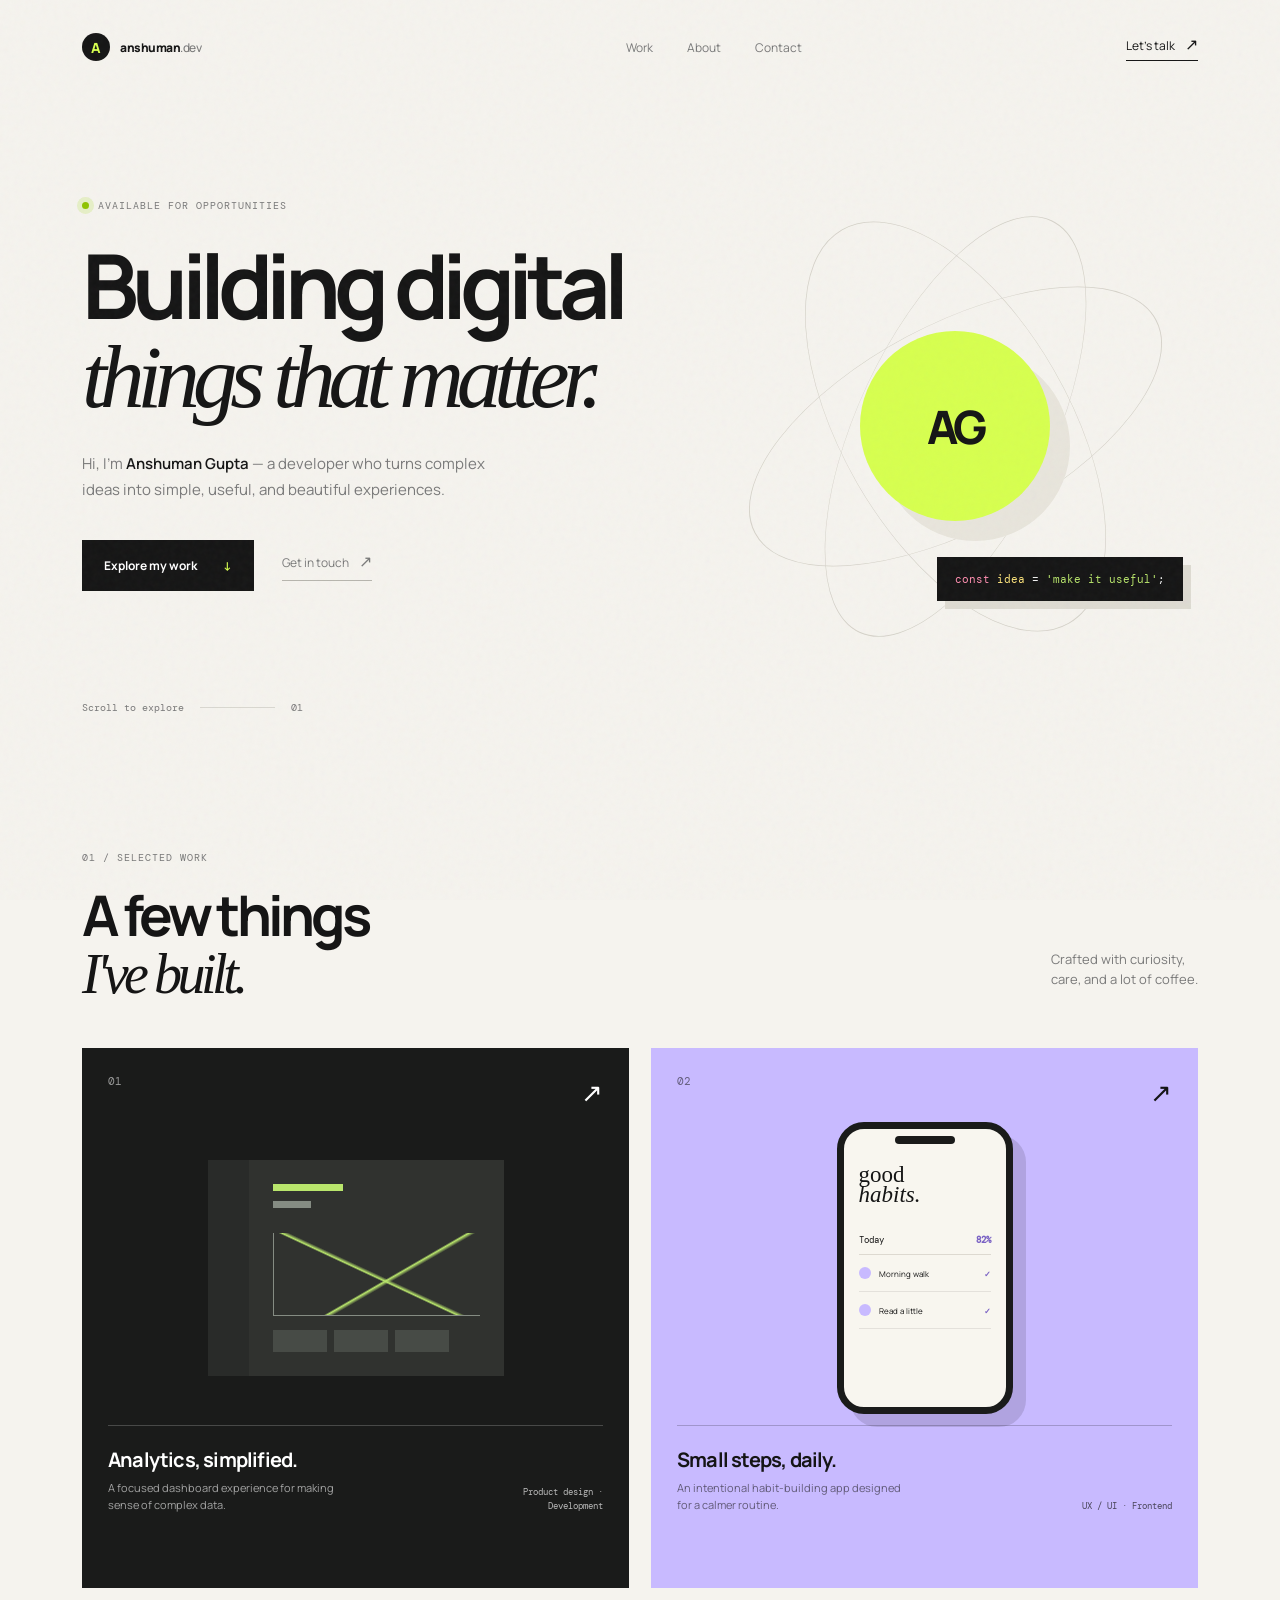
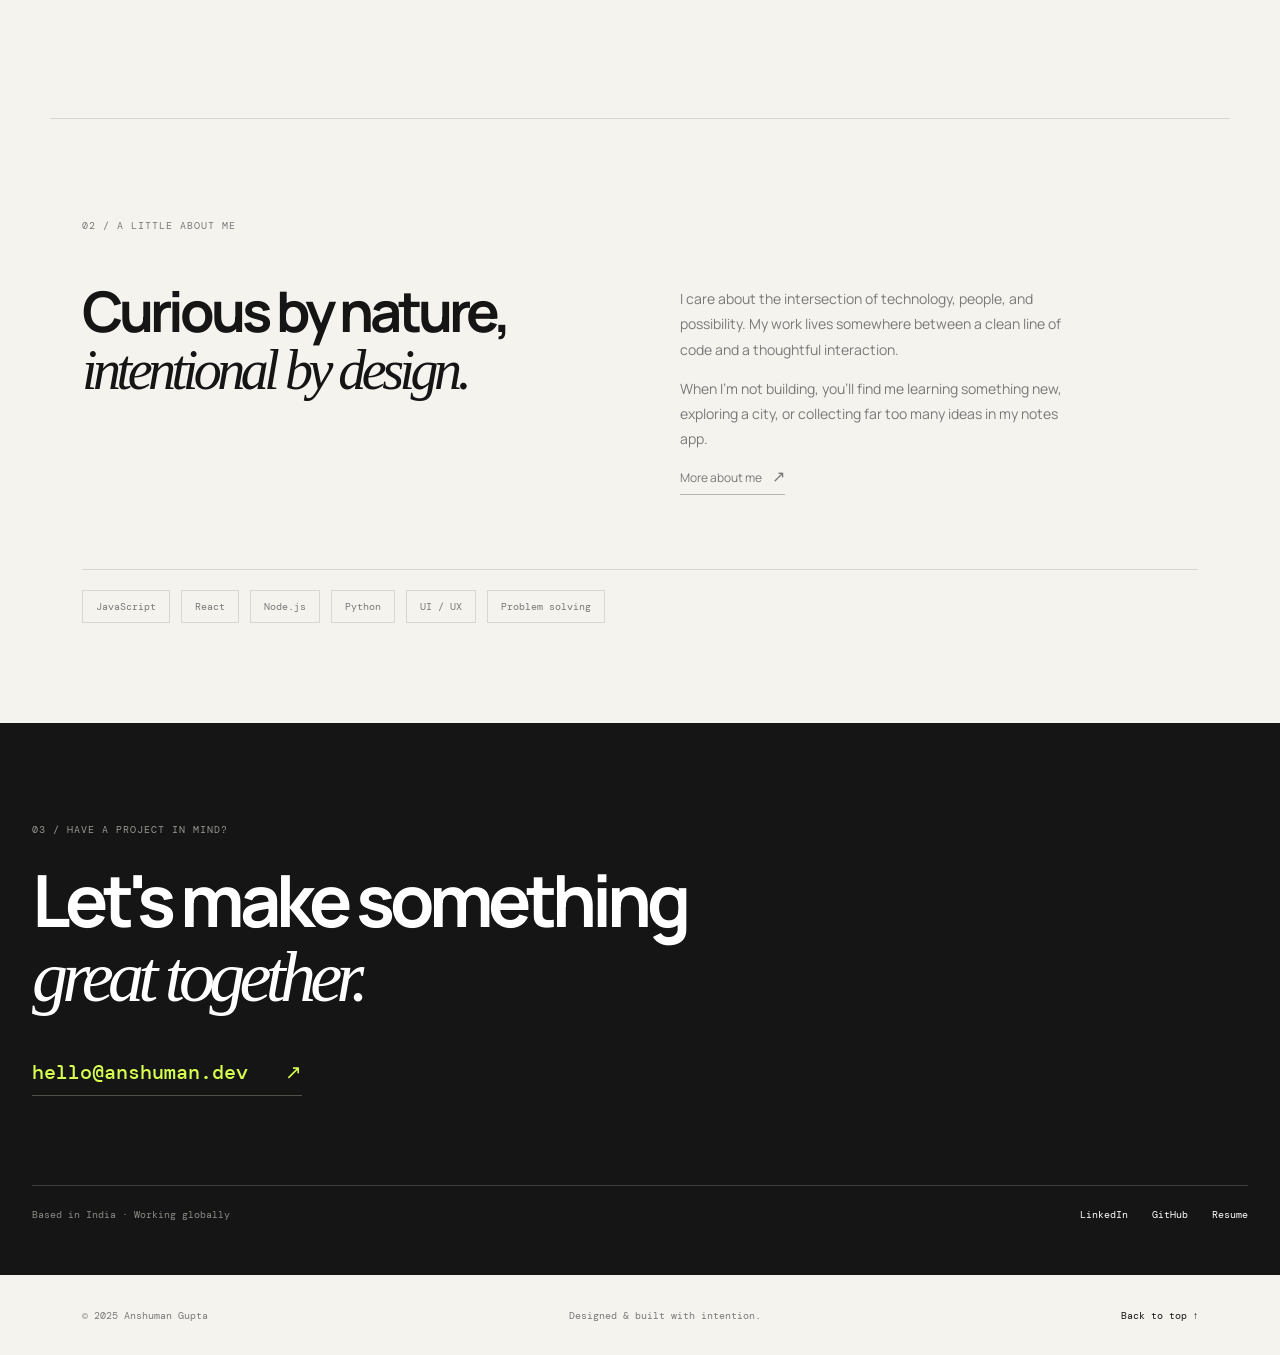
==== index.html @ ced2bc92 "Create Anshuman portfolio website Co-authored-by: arena-agent <297053741+arena-agent@users.noreply.g" ====
<!doctype html>
<html lang="en">
<head>
  <meta charset="UTF-8" />
  <meta name="viewport" content="width=device-width, initial-scale=1.0" />
  <meta name="description" content="Anshuman Gupta — developer building thoughtful digital products." />
  <title>Anshuman Gupta — Portfolio</title>
  <link rel="preconnect" href="https://fonts.googleapis.com">
  <link rel="preconnect" href="https://fonts.gstatic.com" crossorigin>
  <link href="https://fonts.googleapis.com/css2?family=DM+Mono:wght@400;500&family=Manrope:wght@400;500;600;700;800&display=swap" rel="stylesheet">
  <link rel="stylesheet" href="styles.css" />
</head>
<body>
  <div class="noise"></div>
  <header class="nav wrap">
    <a class="brand" href="#top"><span class="brand-mark">A</span><span>anshuman<span class="muted">.dev</span></span></a>
    <nav><a href="#work">Work</a><a href="#about">About</a><a href="#contact">Contact</a></nav>
    <a class="nav-cta" href="mailto:hello@anshuman.dev">Let's talk <span>↗</span></a>
  </header>

  <main id="top">
    <section class="hero wrap">
      <div class="hero-copy">
        <div class="eyebrow"><span class="pulse"></span> Available for opportunities</div>
        <h1>Building digital<br><em>things that matter.</em></h1>
        <p class="lede">Hi, I'm <strong>Anshuman Gupta</strong> — a developer who turns complex ideas into simple, useful, and beautiful experiences.</p>
        <div class="hero-actions"><a class="button primary" href="#work">Explore my work <span>↓</span></a><a class="text-link" href="#contact">Get in touch <span>↗</span></a></div>
      </div>
      <div class="hero-art" aria-hidden="true">
        <div class="orbit orbit-one"></div><div class="orbit orbit-two"></div><div class="orbit orbit-three"></div>
        <div class="orb"><span>AG</span></div><div class="code-card"><span class="pink">const</span> <span class="yellow">idea</span> = <span class="green">'make it useful'</span>;</div>
      </div>
      <div class="scroll-note"><span>Scroll to explore</span><span class="line"></span><span>01</span></div>
    </section>

    <section class="selected wrap" id="work">
      <div class="section-head"><div><span class="kicker">01 / Selected work</span><h2>A few things<br><em>I've built.</em></h2></div><p>Crafted with curiosity,<br>care, and a lot of coffee.</p></div>
      <div class="projects">
        <a class="project project-dark" href="#contact"><div class="project-top"><span class="project-number">01</span><span class="project-arrow">↗</span></div><div class="project-visual dashboard"><div class="dash-sidebar"></div><div class="dash-body"><div class="dash-line"></div><div class="dash-line short"></div><div class="dash-chart"></div><div class="dash-cards"><i></i><i></i><i></i></div></div></div><div class="project-info"><div><h3>Analytics, simplified.</h3><p>A focused dashboard experience for making sense of complex data.</p></div><span class="tag">Product design · Development</span></div></a>
        <a class="project project-lilac" href="#contact"><div class="project-top"><span class="project-number">02</span><span class="project-arrow">↗</span></div><div class="project-visual phone"><div class="phone-shell"><div class="phone-notch"></div><div class="phone-title">good<br><b>habits.</b></div><div class="habit-bar"><span>Today</span><b>82%</b></div><div class="habit-row"><i></i><span>Morning walk</span><b>✓</b></div><div class="habit-row"><i></i><span>Read a little</span><b>✓</b></div></div></div><div class="project-info"><div><h3>Small steps, daily.</h3><p>An intentional habit-building app designed for a calmer routine.</p></div><span class="tag">UX / UI · Frontend</span></div></a>
      </div>
    </section>

    <section class="about wrap" id="about"><div class="kicker">02 / A little about me</div><div class="about-grid"><h2>Curious by nature,<br><em>intentional by design.</em></h2><div class="about-copy"><p>I care about the intersection of technology, people, and possibility. My work lives somewhere between a clean line of code and a thoughtful interaction.</p><p>When I'm not building, you'll find me learning something new, exploring a city, or collecting far too many ideas in my notes app.</p><a class="text-link" href="mailto:hello@anshuman.dev">More about me <span>↗</span></a></div></div><div class="skills"><span>JavaScript</span><span>React</span><span>Node.js</span><span>Python</span><span>UI / UX</span><span>Problem solving</span></div></section>

    <section class="contact wrap" id="contact"><div class="kicker">03 / Have a project in mind?</div><h2>Let's make something<br><em>great together.</em></h2><a class="contact-email" href="mailto:hello@anshuman.dev">hello@anshuman.dev <span>↗</span></a><div class="contact-bottom"><span>Based in India · Working globally</span><div><a href="#">LinkedIn</a><a href="#">GitHub</a><a href="#">Resume</a></div></div></section>
  </main>
  <footer class="wrap footer"><span>© 2025 Anshuman Gupta</span><span>Designed & built with intention.</span><a href="#top">Back to top ↑</a></footer>
  <script src="script.js"></script>
</body>
</html>
---- styles.css ----
:root{--ink:#151515;--muted:#797979;--paper:#f5f3ee;--acid:#d7ff4f;--line:#d9d7d0;--lilac:#c8baff}*{box-sizing:border-box}html{scroll-behavior:smooth}body{margin:0;background:var(--paper);color:var(--ink);font-family:Manrope, sans-serif}.noise{position:fixed;inset:0;pointer-events:none;opacity:.035;z-index:10;background-image:url("data:image/svg+xml,%3Csvg viewBox='0 0 180 180' xmlns='http://www.w3.org/2000/svg'%3E%3Cfilter id='n'%3E%3CfeTurbulence type='fractalNoise' baseFrequency='.9' numOctaves='4' stitchTiles='stitch'/%3E%3C/filter%3E%3Crect width='100%25' height='100%25' filter='url(%23n)'/%3E%3C/svg%3E")}.wrap{max-width:1180px;margin:auto;padding-left:32px;padding-right:32px}.nav{height:94px;display:flex;align-items:center;justify-content:space-between}.brand{font-weight:800;display:flex;align-items:center;gap:10px;text-decoration:none;color:var(--ink);letter-spacing:-.04em}.brand-mark{background:var(--ink);color:var(--acid);width:28px;height:28px;display:grid;place-items:center;border-radius:50%;font-size:14px}.muted{color:var(--muted);font-weight:500}.nav nav{display:flex;gap:34px;margin-left:100px}.nav a{font-size:12px;text-decoration:none;color:inherit}.nav nav a{color:var(--muted)}.nav nav a:hover,.text-link:hover{color:var(--ink)}.nav-cta{border-bottom:1px solid var(--ink);padding-bottom:5px}.nav-cta span,.text-link span{font-size:16px;margin-left:8px}.hero{min-height:650px;position:relative;display:flex;align-items:center}.hero-copy{padding-bottom:48px;z-index:1}.eyebrow,.kicker{font-family:'DM Mono',monospace;text-transform:uppercase;letter-spacing:.1em;font-size:10px;color:var(--muted)}.eyebrow{display:flex;align-items:center;gap:9px;margin-bottom:29px}.pulse{width:7px;height:7px;background:#8fc300;border-radius:50%;box-shadow:0 0 0 5px #e6efc7}.hero h1{font-size:clamp(52px,7vw,90px);line-height:.98;letter-spacing:-.075em;margin:0 0 30px;font-weight:700}.hero h1 em,.section-head h2 em,.about h2 em,.contact h2 em{font-family:Georgia,serif;font-weight:400;letter-spacing:-.08em}.lede{max-width:430px;line-height:1.75;color:var(--muted);font-size:15px}.lede strong{color:var(--ink);font-weight:600}.hero-actions{display:flex;align-items:center;gap:28px;margin-top:37px}.button{padding:17px 22px;text-decoration:none;font-size:12px;font-weight:700}.button.primary{background:var(--ink);color:white}.button span{color:var(--acid);margin-left:24px}.text-link{font-size:12px;text-decoration:none;color:var(--muted);border-bottom:1px solid #b7b5ae;padding-bottom:8px}.hero-art{position:absolute;right:4%;top:105px;width:455px;height:455px}.orbit{position:absolute;border:1px solid #d6d3ca;border-radius:50%;inset:0;transform:rotate(-28deg) scaleY(.45)}.orbit-two{transform:rotate(60deg) scaleY(.5)}.orbit-three{transform:rotate(115deg) scaleY(.43)}.orb{width:190px;height:190px;background:var(--acid);border-radius:50%;position:absolute;top:132px;left:132px;display:grid;place-items:center;font-size:46px;font-weight:800;letter-spacing:-.1em;box-shadow:20px 20px 0 #e8e5dc}.code-card{position:absolute;background:var(--ink);color:white;font-family:'DM Mono';font-size:11px;padding:15px 18px;right:0;bottom:53px;box-shadow:8px 8px 0 #dedbd2}.pink{color:#ff8fb1}.yellow{color:#ffe57c}.green{color:#b9e66c}.scroll-note{position:absolute;bottom:30px;left:32px;display:flex;gap:16px;align-items:center;color:var(--muted);font:10px 'DM Mono'}.line{width:75px;height:1px;background:var(--line)}.selected{padding-top:100px;padding-bottom:130px}.section-head{display:flex;justify-content:space-between;align-items:end;margin-bottom:45px}.section-head h2,.about h2,.contact h2{font-size:56px;line-height:1.02;letter-spacing:-.07em;margin:20px 0 0}.section-head p{color:var(--muted);font-size:13px;line-height:1.6}.projects{display:grid;grid-template-columns:1fr 1fr;gap:22px}.project{display:block;text-decoration:none;color:var(--ink);padding:26px 26px 25px;min-height:540px}.project-dark{background:#1a1b1a;color:white}.project-lilac{background:var(--lilac)}.project-top,.project-info{display:flex;justify-content:space-between}.project-number{font:11px 'DM Mono';opacity:.55}.project-arrow{font-size:26px;font-weight:300}.project-visual{height:315px;display:flex;align-items:center;justify-content:center}.dashboard{margin:0 -26px}.dash-sidebar{width:41px;height:216px;background:#292b29}.dash-body{background:#30322f;width:255px;height:216px;padding:24px}.dash-line{height:7px;background:#b9e66c;width:70px;margin-bottom:10px}.dash-line.short{width:38px;background:#858c83}.dash-chart{height:83px;border-left:1px solid #858c83;border-bottom:1px solid #858c83;margin-top:25px;background:linear-gradient(150deg,transparent 55%,#b9e66c 56%,transparent 58%),linear-gradient(25deg,transparent 47%,#b9e66c 48%,transparent 50%)}.dash-cards{display:flex;gap:7px;margin-top:14px}.dash-cards i{width:54px;height:22px;background:#474b46}.phone-shell{background:#f8f6ef;border:7px solid #1a1b1a;border-radius:27px;width:176px;height:292px;padding:36px 15px 12px;box-shadow:13px 13px 0 rgba(0,0,0,.12);position:relative}.phone-notch{position:absolute;top:7px;left:51px;width:60px;height:8px;border-radius:8px;background:#1a1b1a}.phone-title{font:23px Georgia;line-height:.9;margin-bottom:28px}.phone-title b{font-weight:400;font-style:italic}.habit-bar{font:9px 'DM Mono';display:flex;justify-content:space-between;border-bottom:1px solid #ddd9d0;padding-bottom:8px}.habit-bar b{color:#7a62c4}.habit-row{font-size:8px;display:flex;align-items:center;gap:8px;padding:12px 0;border-bottom:1px solid #e4e1db}.habit-row i{width:12px;height:12px;border-radius:50%;background:#c8baff}.habit-row b{margin-left:auto;color:#7a62c4}.project-info{align-items:end;border-top:1px solid rgba(255,255,255,.2);padding-top:20px}.project-lilac .project-info{border-color:rgba(0,0,0,.2)}.project-info h3{font-size:20px;margin:0 0 7px;letter-spacing:-.04em}.project-info p{font-size:11px;color:rgba(255,255,255,.6);margin:0;max-width:230px;line-height:1.5}.project-lilac p{color:#615a78}.tag{font:9px 'DM Mono';max-width:120px;line-height:1.5;text-align:right;opacity:.7}.about{padding:100px 32px;border-top:1px solid var(--line)}.about-grid{display:grid;grid-template-columns:1fr 1fr;gap:80px;margin-top:30px}.about-copy{max-width:390px;margin-top:10px}.about-copy p{color:var(--muted);font-size:14px;line-height:1.8}.skills{border-top:1px solid var(--line);margin-top:82px;padding-top:20px;display:flex;gap:11px;flex-wrap:wrap}.skills span{border:1px solid var(--line);padding:9px 13px;font:10px 'DM Mono';color:var(--muted)}.contact{background:var(--ink);color:white;max-width:none;padding-top:100px;padding-bottom:54px;margin-top:0}.contact .kicker{color:#969890}.contact h2{font-size:72px;margin:27px 0 45px}.contact-email{color:var(--acid);font:500 20px 'DM Mono';text-decoration:none;border-bottom:1px solid #4d5148;padding-bottom:10px}.contact-email span{margin-left:25px}.contact-bottom{border-top:1px solid #3d403b;margin-top:100px;padding-top:22px;color:#898c85;font:10px 'DM Mono';display:flex;justify-content:space-between}.contact-bottom div{display:flex;gap:24px}.contact-bottom a{color:white;text-decoration:none}.footer{height:80px;display:flex;justify-content:space-between;align-items:center;font:10px 'DM Mono';color:var(--muted)}.footer a{color:var(--ink);text-decoration:none}.reveal{opacity:0;transform:translateY(18px);transition:opacity .7s ease,transform .7s ease}.reveal.show{opacity:1;transform:none}@media(max-width:750px){.wrap{padding-left:21px;padding-right:21px}.nav{height:75px}.nav nav{display:none}.nav-cta{font-size:11px}.hero{min-height:700px;align-items:flex-start;padding-top:105px}.hero-art{opacity:.5;right:-130px;top:250px;transform:scale(.75)}.scroll-note{left:21px}.hero h1{font-size:57px}.section-head{display:block}.section-head p{margin-top:30px}.projects{grid-template-columns:1fr}.project{min-height:480px}.project-visual{height:270px}.about-grid{grid-template-columns:1fr;gap:15px}.about h2{font-size:44px}.contact h2{font-size:50px}.contact-bottom{display:block;line-height:2}.contact-bottom div{margin-top:15px}.footer{font-size:9px}.footer span:nth-child(2){display:none}}
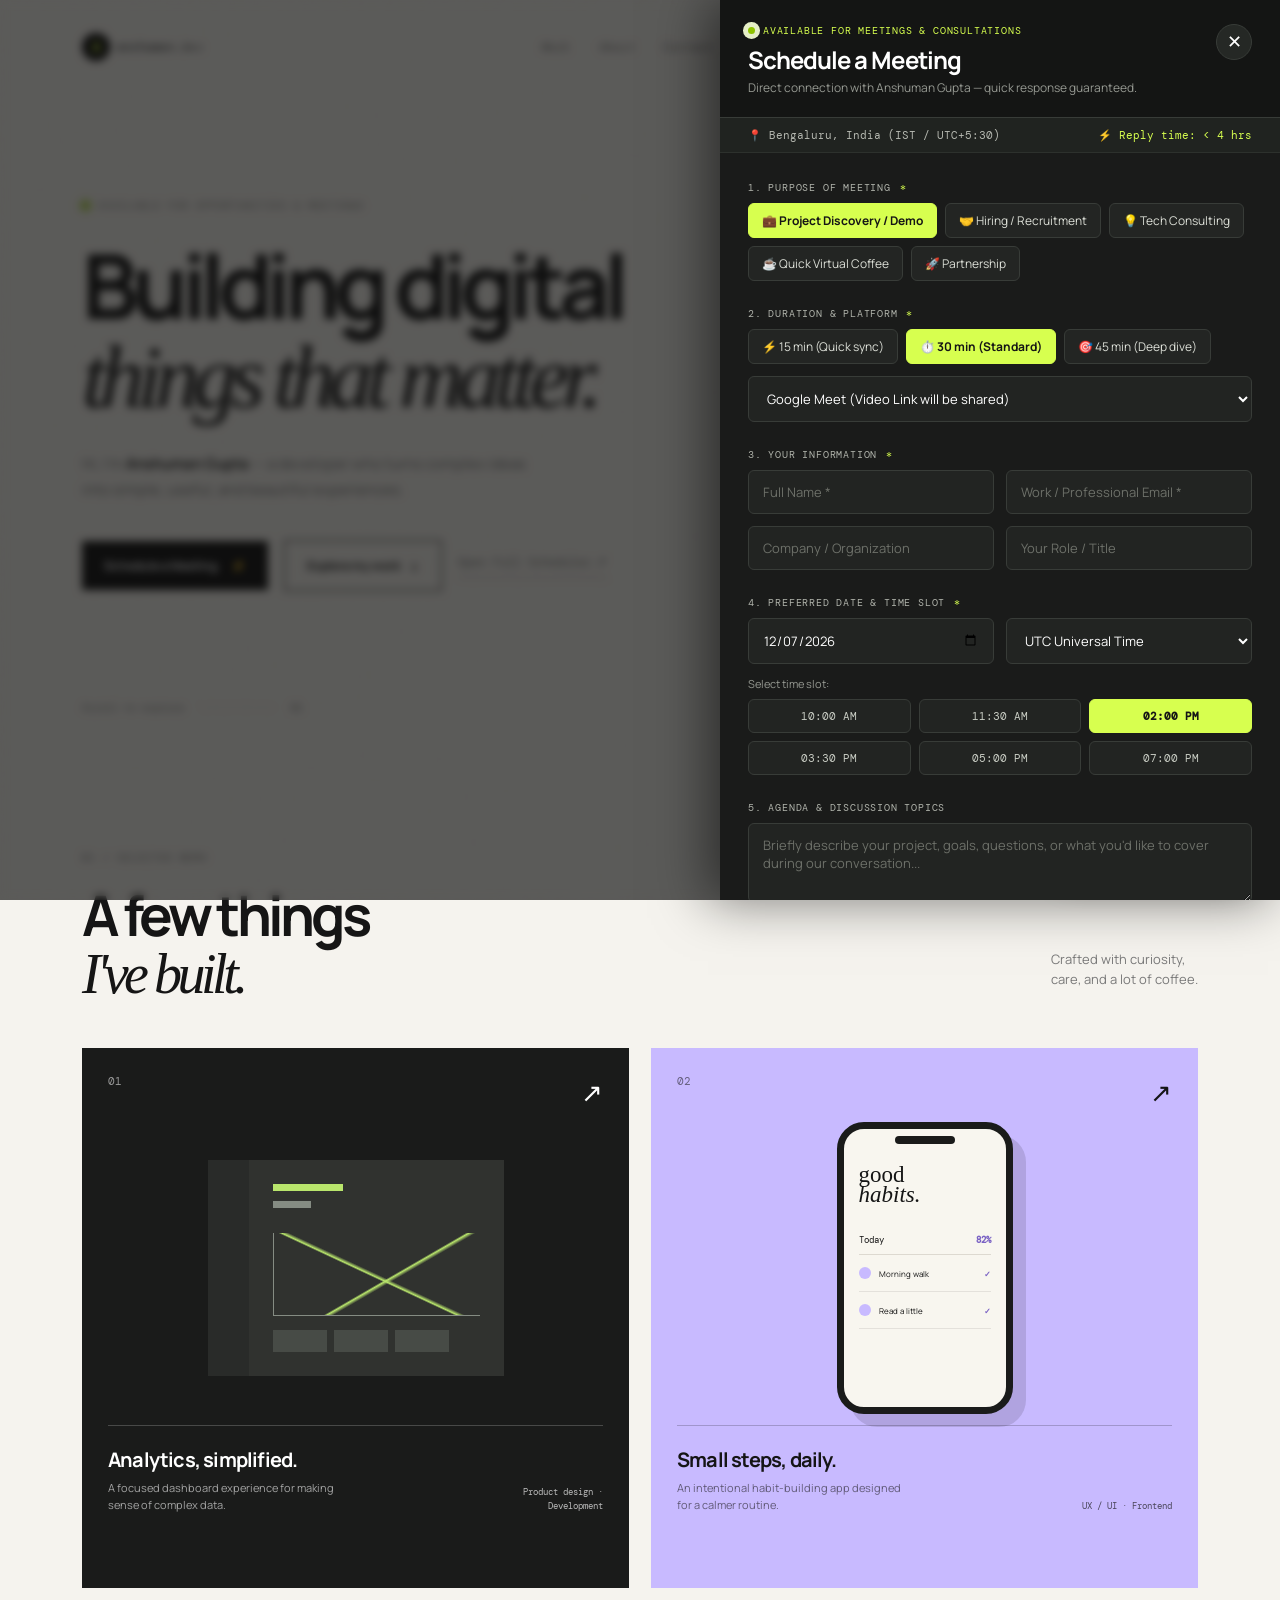
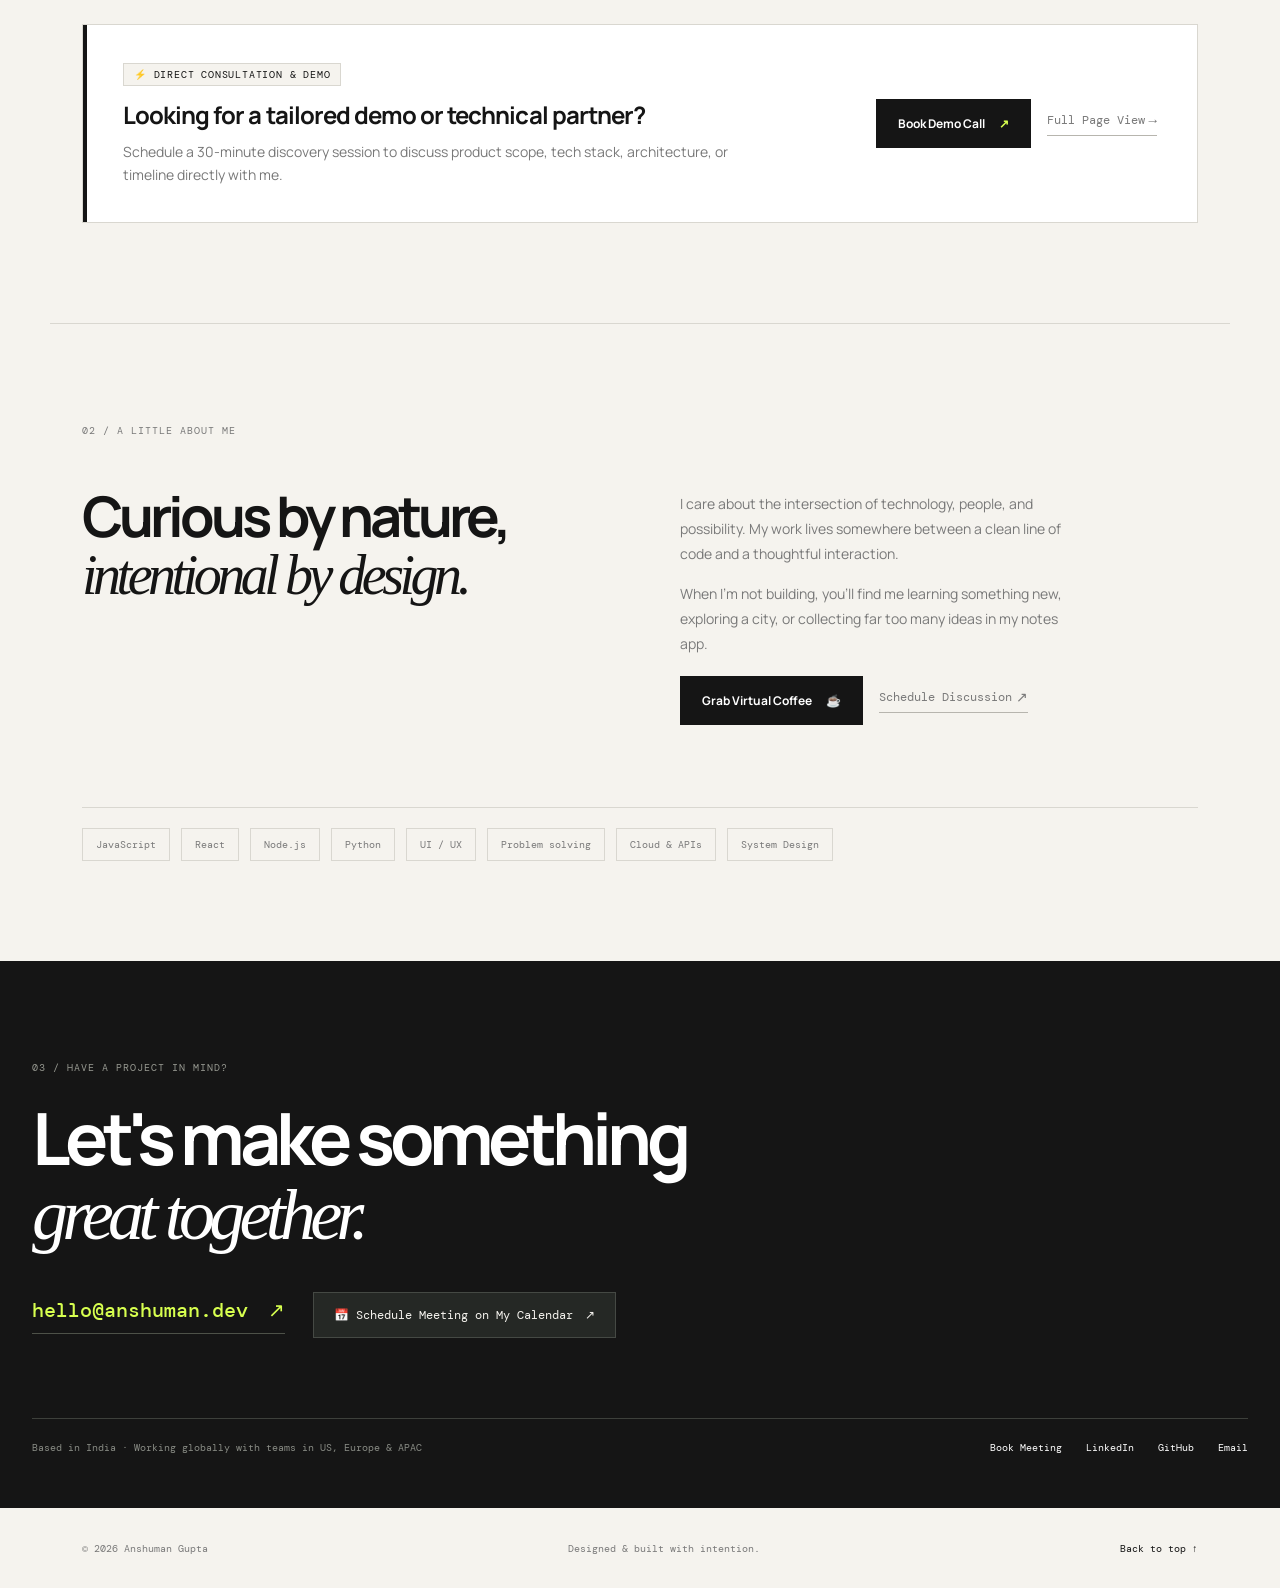
==== commit 0ecd4fc2: "Add professional connection & meeting scheduler with right-side drawer and dedicated page Co-authore" ====
--- a/index.html
+++ b/index.html
@@ -3,49 +3,394 @@
 <head>
   <meta charset="UTF-8" />
   <meta name="viewport" content="width=device-width, initial-scale=1.0" />
-  <meta name="description" content="Anshuman Gupta — developer building thoughtful digital products." />
-  <title>Anshuman Gupta — Portfolio</title>
+  <meta name="description" content="Anshuman Gupta — developer building thoughtful digital products. Schedule a meeting or tech consultation." />
+  <title>Anshuman Gupta — Portfolio & Professional Scheduler</title>
   <link rel="preconnect" href="https://fonts.googleapis.com">
   <link rel="preconnect" href="https://fonts.gstatic.com" crossorigin>
-  <link href="https://fonts.googleapis.com/css2?family=DM+Mono:wght@400;500&family=Manrope:wght@400;500;600;700;800&display=swap" rel="stylesheet">
+  <link href="https://fonts.googleapis.com/css2?family=DM+Mono:wght@400;500;600&family=Manrope:wght@400;500;600;700;800&display=swap" rel="stylesheet">
   <link rel="stylesheet" href="styles.css" />
 </head>
 <body>
   <div class="noise"></div>
+  
   <header class="nav wrap">
-    <a class="brand" href="#top"><span class="brand-mark">A</span><span>anshuman<span class="muted">.dev</span></span></a>
-    <nav><a href="#work">Work</a><a href="#about">About</a><a href="#contact">Contact</a></nav>
-    <a class="nav-cta" href="mailto:hello@anshuman.dev">Let's talk <span>↗</span></a>
+    <a class="brand" href="index.html"><span class="brand-mark">A</span><span>anshuman<span class="muted">.dev</span></span></a>
+    <nav>
+      <a href="#work">Work</a>
+      <a href="#about">About</a>
+      <a href="#contact">Contact</a>
+      <a href="connect.html">Schedule Demo / Meet</a>
+    </nav>
+    <div class="nav-actions">
+      <button type="button" class="nav-btn-meet open-meeting-drawer">
+        <span class="pulse-dot"></span> Book a Meeting <span>↗</span>
+      </button>
+      <a class="nav-cta" href="mailto:hello@anshuman.dev">Let's talk <span>↗</span></a>
+    </div>
   </header>
 
   <main id="top">
     <section class="hero wrap">
       <div class="hero-copy">
-        <div class="eyebrow"><span class="pulse"></span> Available for opportunities</div>
+        <div class="eyebrow"><span class="pulse"></span> Available for opportunities &amp; meetings</div>
         <h1>Building digital<br><em>things that matter.</em></h1>
         <p class="lede">Hi, I'm <strong>Anshuman Gupta</strong> — a developer who turns complex ideas into simple, useful, and beautiful experiences.</p>
-        <div class="hero-actions"><a class="button primary" href="#work">Explore my work <span>↓</span></a><a class="text-link" href="#contact">Get in touch <span>↗</span></a></div>
+        <div class="hero-actions">
+          <button type="button" class="button primary open-meeting-drawer">Schedule a Meeting <span>⚡</span></button>
+          <a class="button secondary" href="#work">Explore my work <span>↓</span></a>
+          <a class="text-link" href="connect.html">Open Full Scheduler <span>↗</span></a>
+        </div>
       </div>
       <div class="hero-art" aria-hidden="true">
-        <div class="orbit orbit-one"></div><div class="orbit orbit-two"></div><div class="orbit orbit-three"></div>
-        <div class="orb"><span>AG</span></div><div class="code-card"><span class="pink">const</span> <span class="yellow">idea</span> = <span class="green">'make it useful'</span>;</div>
+        <div class="orbit orbit-one"></div>
+        <div class="orbit orbit-two"></div>
+        <div class="orbit orbit-three"></div>
+        <div class="orb"><span>AG</span></div>
+        <div class="code-card"><span class="pink">const</span> <span class="yellow">idea</span> = <span class="green">'make it useful'</span>;</div>
       </div>
       <div class="scroll-note"><span>Scroll to explore</span><span class="line"></span><span>01</span></div>
     </section>
 
     <section class="selected wrap" id="work">
-      <div class="section-head"><div><span class="kicker">01 / Selected work</span><h2>A few things<br><em>I've built.</em></h2></div><p>Crafted with curiosity,<br>care, and a lot of coffee.</p></div>
+      <div class="section-head">
+        <div>
+          <span class="kicker">01 / Selected work</span>
+          <h2>A few things<br><em>I've built.</em></h2>
+        </div>
+        <p>Crafted with curiosity,<br>care, and a lot of coffee.</p>
+      </div>
+
       <div class="projects">
-        <a class="project project-dark" href="#contact"><div class="project-top"><span class="project-number">01</span><span class="project-arrow">↗</span></div><div class="project-visual dashboard"><div class="dash-sidebar"></div><div class="dash-body"><div class="dash-line"></div><div class="dash-line short"></div><div class="dash-chart"></div><div class="dash-cards"><i></i><i></i><i></i></div></div></div><div class="project-info"><div><h3>Analytics, simplified.</h3><p>A focused dashboard experience for making sense of complex data.</p></div><span class="tag">Product design · Development</span></div></a>
-        <a class="project project-lilac" href="#contact"><div class="project-top"><span class="project-number">02</span><span class="project-arrow">↗</span></div><div class="project-visual phone"><div class="phone-shell"><div class="phone-notch"></div><div class="phone-title">good<br><b>habits.</b></div><div class="habit-bar"><span>Today</span><b>82%</b></div><div class="habit-row"><i></i><span>Morning walk</span><b>✓</b></div><div class="habit-row"><i></i><span>Read a little</span><b>✓</b></div></div></div><div class="project-info"><div><h3>Small steps, daily.</h3><p>An intentional habit-building app designed for a calmer routine.</p></div><span class="tag">UX / UI · Frontend</span></div></a>
+        <a class="project project-dark" href="#contact">
+          <div class="project-top">
+            <span class="project-number">01</span>
+            <span class="project-arrow">↗</span>
+          </div>
+          <div class="project-visual dashboard">
+            <div class="dash-sidebar"></div>
+            <div class="dash-body">
+              <div class="dash-line"></div>
+              <div class="dash-line short"></div>
+              <div class="dash-chart"></div>
+              <div class="dash-cards"><i></i><i></i><i></i></div>
+            </div>
+          </div>
+          <div class="project-info">
+            <div>
+              <h3>Analytics, simplified.</h3>
+              <p>A focused dashboard experience for making sense of complex data.</p>
+            </div>
+            <span class="tag">Product design · Development</span>
+          </div>
+        </a>
+
+        <a class="project project-lilac" href="#contact">
+          <div class="project-top">
+            <span class="project-number">02</span>
+            <span class="project-arrow">↗</span>
+          </div>
+          <div class="project-visual phone">
+            <div class="phone-shell">
+              <div class="phone-notch"></div>
+              <div class="phone-title">good<br><b>habits.</b></div>
+              <div class="habit-bar"><span>Today</span><b>82%</b></div>
+              <div class="habit-row"><i></i><span>Morning walk</span><b>✓</b></div>
+              <div class="habit-row"><i></i><span>Read a little</span><b>✓</b></div>
+            </div>
+          </div>
+          <div class="project-info">
+            <div>
+              <h3>Small steps, daily.</h3>
+              <p>An intentional habit-building app designed for a calmer routine.</p>
+            </div>
+            <span class="tag">UX / UI · Frontend</span>
+          </div>
+        </a>
+      </div>
+
+      <!-- Demo CTA Card within Selected Work -->
+      <div class="work-cta-card">
+        <div class="work-cta-info">
+          <span class="kicker-pill">⚡ Direct Consultation &amp; Demo</span>
+          <h3>Looking for a tailored demo or technical partner?</h3>
+          <p>Schedule a 30-minute discovery session to discuss product scope, tech stack, architecture, or timeline directly with me.</p>
+        </div>
+        <div class="work-cta-actions">
+          <button type="button" class="button primary open-meeting-drawer" data-purpose="demo">
+            Book Demo Call <span>↗</span>
+          </button>
+          <a href="connect.html" class="text-link">Full Page View <span>→</span></a>
+        </div>
       </div>
     </section>
 
-    <section class="about wrap" id="about"><div class="kicker">02 / A little about me</div><div class="about-grid"><h2>Curious by nature,<br><em>intentional by design.</em></h2><div class="about-copy"><p>I care about the intersection of technology, people, and possibility. My work lives somewhere between a clean line of code and a thoughtful interaction.</p><p>When I'm not building, you'll find me learning something new, exploring a city, or collecting far too many ideas in my notes app.</p><a class="text-link" href="mailto:hello@anshuman.dev">More about me <span>↗</span></a></div></div><div class="skills"><span>JavaScript</span><span>React</span><span>Node.js</span><span>Python</span><span>UI / UX</span><span>Problem solving</span></div></section>
-
-    <section class="contact wrap" id="contact"><div class="kicker">03 / Have a project in mind?</div><h2>Let's make something<br><em>great together.</em></h2><a class="contact-email" href="mailto:hello@anshuman.dev">hello@anshuman.dev <span>↗</span></a><div class="contact-bottom"><span>Based in India · Working globally</span><div><a href="#">LinkedIn</a><a href="#">GitHub</a><a href="#">Resume</a></div></div></section>
+    <section class="about wrap" id="about">
+      <div class="kicker">02 / A little about me</div>
+      <div class="about-grid">
+        <h2>Curious by nature,<br><em>intentional by design.</em></h2>
+        <div class="about-copy">
+          <p>I care about the intersection of technology, people, and possibility. My work lives somewhere between a clean line of code and a thoughtful interaction.</p>
+          <p>When I'm not building, you'll find me learning something new, exploring a city, or collecting far too many ideas in my notes app.</p>
+          <div style="margin-top: 20px; display: flex; gap: 16px; align-items: center;">
+            <button type="button" class="button primary open-meeting-drawer" data-purpose="coffee">Grab Virtual Coffee <span>☕</span></button>
+            <a class="text-link" href="connect.html">Schedule Discussion <span>↗</span></a>
+          </div>
+        </div>
+      </div>
+      <div class="skills">
+        <span>JavaScript</span>
+        <span>React</span>
+        <span>Node.js</span>
+        <span>Python</span>
+        <span>UI / UX</span>
+        <span>Problem solving</span>
+        <span>Cloud &amp; APIs</span>
+        <span>System Design</span>
+      </div>
+    </section>
+
+    <section class="contact wrap" id="contact">
+      <div class="kicker">03 / Have a project in mind?</div>
+      <h2>Let's make something<br><em>great together.</em></h2>
+      
+      <div class="contact-cta-wrapper">
+        <a class="contact-email" href="mailto:hello@anshuman.dev">hello@anshuman.dev <span>↗</span></a>
+        <button type="button" class="contact-schedule-cta open-meeting-drawer">
+          <span>📅 Schedule Meeting on My Calendar</span>
+          <span>↗</span>
+        </button>
+      </div>
+
+      <div class="contact-bottom">
+        <span>Based in India · Working globally with teams in US, Europe &amp; APAC</span>
+        <div>
+          <a href="connect.html">Book Meeting</a>
+          <a href="https://linkedin.com" target="_blank" rel="noopener">LinkedIn</a>
+          <a href="https://github.com" target="_blank" rel="noopener">GitHub</a>
+          <a href="mailto:hello@anshuman.dev">Email</a>
+        </div>
+      </div>
+    </section>
   </main>
-  <footer class="wrap footer"><span>© 2025 Anshuman Gupta</span><span>Designed & built with intention.</span><a href="#top">Back to top ↑</a></footer>
+
+  <footer class="wrap footer">
+    <span>© 2026 Anshuman Gupta</span>
+    <span>Designed &amp; built with intention.</span>
+    <a href="#top">Back to top ↑</a>
+  </footer>
+
+  <!-- =========================================================================
+       RIGHT-SIDE SLIDE-OVER DRAWER FOR PROFESSIONAL MEETINGS
+       ========================================================================= -->
+  <div class="drawer-container" id="meetingDrawerContainer" role="dialog" aria-modal="true" aria-labelledby="drawerTitle">
+    <div class="drawer-backdrop" id="drawerBackdrop"></div>
+    
+    <aside class="drawer-panel">
+      <!-- Drawer Header -->
+      <div class="drawer-header">
+        <div class="drawer-header-left">
+          <div class="drawer-eyebrow">
+            <span class="pulse"></span> Available for Meetings &amp; Consultations
+          </div>
+          <h2 class="drawer-title" id="drawerTitle">Schedule a Meeting</h2>
+          <p class="drawer-subtitle">Direct connection with Anshuman Gupta — quick response guaranteed.</p>
+        </div>
+        <button class="drawer-close-btn" id="drawerCloseBtn" type="button" aria-label="Close scheduler">✕</button>
+      </div>
+
+      <!-- Drawer Notice Bar -->
+      <div class="drawer-notice">
+        <span>📍 Bengaluru, India (IST / UTC+5:30)</span>
+        <span class="notice-time">⚡ Reply time: &lt; 4 hrs</span>
+      </div>
+
+      <!-- Drawer Body -->
+      <div class="drawer-body">
+        <form id="drawerMeetingForm" novalidate>
+          <!-- 1. Purpose of Meeting -->
+          <div class="form-section">
+            <label class="form-label">1. Purpose of Meeting <span class="required">*</span></label>
+            <div class="chip-group">
+              <button type="button" class="chip-btn purpose-chip is-active" data-purpose="demo" data-purpose-label="Project Discovery & Demo">💼 Project Discovery / Demo</button>
+              <button type="button" class="chip-btn purpose-chip" data-purpose="hiring" data-purpose-label="Hiring & Engineering Role">🤝 Hiring / Recruitment</button>
+              <button type="button" class="chip-btn purpose-chip" data-purpose="consulting" data-purpose-label="Technical Consulting & Architecture">💡 Tech Consulting</button>
+              <button type="button" class="chip-btn purpose-chip" data-purpose="coffee" data-purpose-label="Virtual Coffee & Intro">☕ Quick Virtual Coffee</button>
+              <button type="button" class="chip-btn purpose-chip" data-purpose="other" data-purpose-label="Partnership & Collaboration">🚀 Partnership</button>
+            </div>
+          </div>
+
+          <!-- 2. Duration & Platform -->
+          <div class="form-section">
+            <label class="form-label">2. Duration &amp; Platform <span class="required">*</span></label>
+            <div class="chip-group" style="margin-bottom: 12px;">
+              <button type="button" class="chip-btn duration-chip" data-duration="15 min">⚡ 15 min (Quick sync)</button>
+              <button type="button" class="chip-btn duration-chip is-active" data-duration="30 min">⏱️ 30 min (Standard)</button>
+              <button type="button" class="chip-btn duration-chip" data-duration="45 min">🎯 45 min (Deep dive)</button>
+            </div>
+            <select class="form-select" name="platform" aria-label="Meeting Platform">
+              <option value="Google Meet" selected>Google Meet (Video Link will be shared)</option>
+              <option value="Zoom">Zoom Meeting</option>
+              <option value="Microsoft Teams">Microsoft Teams</option>
+              <option value="Phone Call">Direct Phone Call</option>
+            </select>
+          </div>
+
+          <!-- 3. Professional Contact Details -->
+          <div class="form-section">
+            <label class="form-label">3. Your Information <span class="required">*</span></label>
+            <div class="form-grid-2" style="margin-bottom: 12px;">
+              <div>
+                <input type="text" class="form-input" name="full_name" placeholder="Full Name *" required />
+              </div>
+              <div>
+                <input type="email" class="form-input" name="work_email" placeholder="Work / Professional Email *" required />
+              </div>
+            </div>
+            <div class="form-grid-2">
+              <div>
+                <input type="text" class="form-input" name="company" placeholder="Company / Organization" />
+              </div>
+              <div>
+                <input type="text" class="form-input" name="role" placeholder="Your Role / Title" />
+              </div>
+            </div>
+          </div>
+
+          <!-- 4. Date & Time Slot -->
+          <div class="form-section">
+            <label class="form-label">4. Preferred Date &amp; Time Slot <span class="required">*</span></label>
+            <div class="form-grid-2" style="margin-bottom: 12px;">
+              <div>
+                <input type="date" class="form-input" name="meeting_date" required />
+              </div>
+              <div>
+                <select class="form-select" name="timezone" aria-label="Your Timezone">
+                  <option value="Asia/Kolkata">Asia/Kolkata (IST · UTC+5:30)</option>
+                  <option value="America/New_York">America/New_York (EST/EDT)</option>
+                  <option value="America/Los_Angeles">America/Los_Angeles (PST/PDT)</option>
+                  <option value="America/Chicago">America/Chicago (CST/CDT)</option>
+                  <option value="Europe/London">Europe/London (GMT/BST)</option>
+                  <option value="Europe/Berlin">Europe/Berlin (CET/CEST)</option>
+                  <option value="Asia/Singapore">Asia/Singapore (SGT)</option>
+                  <option value="Asia/Tokyo">Asia/Tokyo (JST)</option>
+                  <option value="Australia/Sydney">Australia/Sydney (AEST)</option>
+                  <option value="UTC">UTC Universal Time</option>
+                </select>
+              </div>
+            </div>
+
+            <span class="form-sublabel">Select time slot:</span>
+            <div class="time-slot-grid">
+              <button type="button" class="time-slot-btn" data-time="10:00 AM">10:00 AM</button>
+              <button type="button" class="time-slot-btn" data-time="11:30 AM">11:30 AM</button>
+              <button type="button" class="time-slot-btn is-active" data-time="02:00 PM">02:00 PM</button>
+              <button type="button" class="time-slot-btn" data-time="03:30 PM">03:30 PM</button>
+              <button type="button" class="time-slot-btn" data-time="05:00 PM">05:00 PM</button>
+              <button type="button" class="time-slot-btn" data-time="07:00 PM">07:00 PM</button>
+            </div>
+          </div>
+
+          <!-- 5. Meeting Notes / Agenda -->
+          <div class="form-section">
+            <label class="form-label">5. Agenda &amp; Discussion Topics</label>
+            <textarea class="form-textarea" name="agenda" rows="3" placeholder="Briefly describe your project, goals, questions, or what you'd like to cover during our conversation..."></textarea>
+          </div>
+
+          <!-- 6. Additional Links (Optional) -->
+          <div class="form-section">
+            <label class="form-label">6. Reference Link (Optional)</label>
+            <input type="url" class="form-input" name="links" placeholder="https://linkedin.com/in/... or project / doc link" />
+          </div>
+
+          <!-- Live Summary Preview -->
+          <div class="meeting-preview-box">
+            <div class="meeting-preview-header">
+              <span class="preview-kicker">// MEETING SUMMARY</span>
+              <span class="preview-platform-badge">Google Meet</span>
+            </div>
+            <div class="preview-row">
+              <span class="preview-icon">📌</span>
+              <span class="preview-val-type">30 min · Project Discovery &amp; Demo</span>
+            </div>
+            <div class="preview-row">
+              <span class="preview-icon">📅</span>
+              <span class="preview-val-date">Selected Date</span>&nbsp;@&nbsp;<strong class="preview-val-time">02:00 PM</strong>&nbsp;<span class="preview-val-tz">(Local Time)</span>
+            </div>
+            <div class="preview-row">
+              <span class="preview-icon">👤</span>
+              <span>Host:&nbsp;<strong>Anshuman Gupta</strong> (India · IST)</span>
+            </div>
+          </div>
+
+          <!-- Submit Button -->
+          <button type="submit" class="drawer-submit-btn">
+            <span>Confirm &amp; Schedule Meeting</span>
+            <span class="btn-arrow">↗</span>
+          </button>
+
+          <div class="drawer-footer-nav">
+            <a href="connect.html" class="drawer-page-link">Prefer full-page scheduler? Open dedicated page ↗</a>
+          </div>
+        </form>
+
+        <!-- Booking Success Confirmation State -->
+        <div class="booking-success-state" id="drawerSuccessState">
+          <div class="success-icon-badge">✓</div>
+          <h3 class="success-title">Meeting Request Confirmed!</h3>
+          <p class="success-subtitle">A calendar invite has been prepared. You can add it directly to your calendar below.</p>
+          
+          <div class="success-meeting-card">
+            <span class="success-ref-pill success-ref-id">#AG-MEET-1000</span>
+            <div class="success-detail-row">
+              <span class="success-label">Topic:</span>
+              <span class="success-value success-val-title">30 min · Project Discovery</span>
+            </div>
+            <div class="success-detail-row">
+              <span class="success-label">When:</span>
+              <span class="success-value success-val-when">Tomorrow @ 2:00 PM</span>
+            </div>
+            <div class="success-detail-row">
+              <span class="success-label">Platform:</span>
+              <span class="success-value success-val-platform">Google Meet</span>
+            </div>
+            <div class="success-detail-row">
+              <span class="success-label">Host:</span>
+              <span class="success-value success-val-host">Anshuman Gupta</span>
+            </div>
+            <div class="success-detail-row">
+              <span class="success-label">Attendee:</span>
+              <span class="success-value success-val-attendee">You</span>
+            </div>
+          </div>
+
+          <div class="success-actions">
+            <a href="#" class="btn-calendar-primary btn-add-google" target="_blank" rel="noopener">
+              <span>📅 Add to Google Calendar</span>
+            </a>
+            <a href="#" class="btn-calendar-secondary btn-download-ics">
+              <span>📥 Download .ics Calendar File</span>
+            </a>
+            <button type="button" class="btn-calendar-secondary btn-copy-summary">
+              <span>📋 Copy Meeting Details</span>
+            </button>
+            <button type="button" class="btn-reset-meeting">
+              Schedule Another Meeting
+            </button>
+          </div>
+        </div>
+      </div>
+    </aside>
+  </div>
+
+  <!-- Floating Right-Side CTA Button on every page -->
+  <aside aria-label="Quick Meeting Scheduler Trigger">
+    <button type="button" class="floating-meeting-cta open-meeting-drawer" aria-haspopup="dialog" aria-label="Schedule a professional meeting">
+      <span class="pulse-ring"></span>
+      <span class="cta-label">📅 Book a Meeting</span>
+      <span class="cta-arrow">↗</span>
+    </button>
+  </aside>
+
   <script src="script.js"></script>
 </body>
 </html>
--- a/styles.css
+++ b/styles.css
@@ -1 +1,1932 @@
-:root{--ink:#151515;--muted:#797979;--paper:#f5f3ee;--acid:#d7ff4f;--line:#d9d7d0;--lilac:#c8baff}*{box-sizing:border-box}html{scroll-behavior:smooth}body{margin:0;background:var(--paper);color:var(--ink);font-family:Manrope, sans-serif}.noise{position:fixed;inset:0;pointer-events:none;opacity:.035;z-index:10;background-image:url("data:image/svg+xml,%3Csvg viewBox='0 0 180 180' xmlns='http://www.w3.org/2000/svg'%3E%3Cfilter id='n'%3E%3CfeTurbulence type='fractalNoise' baseFrequency='.9' numOctaves='4' stitchTiles='stitch'/%3E%3C/filter%3E%3Crect width='100%25' height='100%25' filter='url(%23n)'/%3E%3C/svg%3E")}.wrap{max-width:1180px;margin:auto;padding-left:32px;padding-right:32px}.nav{height:94px;display:flex;align-items:center;justify-content:space-between}.brand{font-weight:800;display:flex;align-items:center;gap:10px;text-decoration:none;color:var(--ink);letter-spacing:-.04em}.brand-mark{background:var(--ink);color:var(--acid);width:28px;height:28px;display:grid;place-items:center;border-radius:50%;font-size:14px}.muted{color:var(--muted);font-weight:500}.nav nav{display:flex;gap:34px;margin-left:100px}.nav a{font-size:12px;text-decoration:none;color:inherit}.nav nav a{color:var(--muted)}.nav nav a:hover,.text-link:hover{color:var(--ink)}.nav-cta{border-bottom:1px solid var(--ink);padding-bottom:5px}.nav-cta span,.text-link span{font-size:16px;margin-left:8px}.hero{min-height:650px;position:relative;display:flex;align-items:center}.hero-copy{padding-bottom:48px;z-index:1}.eyebrow,.kicker{font-family:'DM Mono',monospace;text-transform:uppercase;letter-spacing:.1em;font-size:10px;color:var(--muted)}.eyebrow{display:flex;align-items:center;gap:9px;margin-bottom:29px}.pulse{width:7px;height:7px;background:#8fc300;border-radius:50%;box-shadow:0 0 0 5px #e6efc7}.hero h1{font-size:clamp(52px,7vw,90px);line-height:.98;letter-spacing:-.075em;margin:0 0 30px;font-weight:700}.hero h1 em,.section-head h2 em,.about h2 em,.contact h2 em{font-family:Georgia,serif;font-weight:400;letter-spacing:-.08em}.lede{max-width:430px;line-height:1.75;color:var(--muted);font-size:15px}.lede strong{color:var(--ink);font-weight:600}.hero-actions{display:flex;align-items:center;gap:28px;margin-top:37px}.button{padding:17px 22px;text-decoration:none;font-size:12px;font-weight:700}.button.primary{background:var(--ink);color:white}.button span{color:var(--acid);margin-left:24px}.text-link{font-size:12px;text-decoration:none;color:var(--muted);border-bottom:1px solid #b7b5ae;padding-bottom:8px}.hero-art{position:absolute;right:4%;top:105px;width:455px;height:455px}.orbit{position:absolute;border:1px solid #d6d3ca;border-radius:50%;inset:0;transform:rotate(-28deg) scaleY(.45)}.orbit-two{transform:rotate(60deg) scaleY(.5)}.orbit-three{transform:rotate(115deg) scaleY(.43)}.orb{width:190px;height:190px;background:var(--acid);border-radius:50%;position:absolute;top:132px;left:132px;display:grid;place-items:center;font-size:46px;font-weight:800;letter-spacing:-.1em;box-shadow:20px 20px 0 #e8e5dc}.code-card{position:absolute;background:var(--ink);color:white;font-family:'DM Mono';font-size:11px;padding:15px 18px;right:0;bottom:53px;box-shadow:8px 8px 0 #dedbd2}.pink{color:#ff8fb1}.yellow{color:#ffe57c}.green{color:#b9e66c}.scroll-note{position:absolute;bottom:30px;left:32px;display:flex;gap:16px;align-items:center;color:var(--muted);font:10px 'DM Mono'}.line{width:75px;height:1px;background:var(--line)}.selected{padding-top:100px;padding-bottom:130px}.section-head{display:flex;justify-content:space-between;align-items:end;margin-bottom:45px}.section-head h2,.about h2,.contact h2{font-size:56px;line-height:1.02;letter-spacing:-.07em;margin:20px 0 0}.section-head p{color:var(--muted);font-size:13px;line-height:1.6}.projects{display:grid;grid-template-columns:1fr 1fr;gap:22px}.project{display:block;text-decoration:none;color:var(--ink);padding:26px 26px 25px;min-height:540px}.project-dark{background:#1a1b1a;color:white}.project-lilac{background:var(--lilac)}.project-top,.project-info{display:flex;justify-content:space-between}.project-number{font:11px 'DM Mono';opacity:.55}.project-arrow{font-size:26px;font-weight:300}.project-visual{height:315px;display:flex;align-items:center;justify-content:center}.dashboard{margin:0 -26px}.dash-sidebar{width:41px;height:216px;background:#292b29}.dash-body{background:#30322f;width:255px;height:216px;padding:24px}.dash-line{height:7px;background:#b9e66c;width:70px;margin-bottom:10px}.dash-line.short{width:38px;background:#858c83}.dash-chart{height:83px;border-left:1px solid #858c83;border-bottom:1px solid #858c83;margin-top:25px;background:linear-gradient(150deg,transparent 55%,#b9e66c 56%,transparent 58%),linear-gradient(25deg,transparent 47%,#b9e66c 48%,transparent 50%)}.dash-cards{display:flex;gap:7px;margin-top:14px}.dash-cards i{width:54px;height:22px;background:#474b46}.phone-shell{background:#f8f6ef;border:7px solid #1a1b1a;border-radius:27px;width:176px;height:292px;padding:36px 15px 12px;box-shadow:13px 13px 0 rgba(0,0,0,.12);position:relative}.phone-notch{position:absolute;top:7px;left:51px;width:60px;height:8px;border-radius:8px;background:#1a1b1a}.phone-title{font:23px Georgia;line-height:.9;margin-bottom:28px}.phone-title b{font-weight:400;font-style:italic}.habit-bar{font:9px 'DM Mono';display:flex;justify-content:space-between;border-bottom:1px solid #ddd9d0;padding-bottom:8px}.habit-bar b{color:#7a62c4}.habit-row{font-size:8px;display:flex;align-items:center;gap:8px;padding:12px 0;border-bottom:1px solid #e4e1db}.habit-row i{width:12px;height:12px;border-radius:50%;background:#c8baff}.habit-row b{margin-left:auto;color:#7a62c4}.project-info{align-items:end;border-top:1px solid rgba(255,255,255,.2);padding-top:20px}.project-lilac .project-info{border-color:rgba(0,0,0,.2)}.project-info h3{font-size:20px;margin:0 0 7px;letter-spacing:-.04em}.project-info p{font-size:11px;color:rgba(255,255,255,.6);margin:0;max-width:230px;line-height:1.5}.project-lilac p{color:#615a78}.tag{font:9px 'DM Mono';max-width:120px;line-height:1.5;text-align:right;opacity:.7}.about{padding:100px 32px;border-top:1px solid var(--line)}.about-grid{display:grid;grid-template-columns:1fr 1fr;gap:80px;margin-top:30px}.about-copy{max-width:390px;margin-top:10px}.about-copy p{color:var(--muted);font-size:14px;line-height:1.8}.skills{border-top:1px solid var(--line);margin-top:82px;padding-top:20px;display:flex;gap:11px;flex-wrap:wrap}.skills span{border:1px solid var(--line);padding:9px 13px;font:10px 'DM Mono';color:var(--muted)}.contact{background:var(--ink);color:white;max-width:none;padding-top:100px;padding-bottom:54px;margin-top:0}.contact .kicker{color:#969890}.contact h2{font-size:72px;margin:27px 0 45px}.contact-email{color:var(--acid);font:500 20px 'DM Mono';text-decoration:none;border-bottom:1px solid #4d5148;padding-bottom:10px}.contact-email span{margin-left:25px}.contact-bottom{border-top:1px solid #3d403b;margin-top:100px;padding-top:22px;color:#898c85;font:10px 'DM Mono';display:flex;justify-content:space-between}.contact-bottom div{display:flex;gap:24px}.contact-bottom a{color:white;text-decoration:none}.footer{height:80px;display:flex;justify-content:space-between;align-items:center;font:10px 'DM Mono';color:var(--muted)}.footer a{color:var(--ink);text-decoration:none}.reveal{opacity:0;transform:translateY(18px);transition:opacity .7s ease,transform .7s ease}.reveal.show{opacity:1;transform:none}@media(max-width:750px){.wrap{padding-left:21px;padding-right:21px}.nav{height:75px}.nav nav{display:none}.nav-cta{font-size:11px}.hero{min-height:700px;align-items:flex-start;padding-top:105px}.hero-art{opacity:.5;right:-130px;top:250px;transform:scale(.75)}.scroll-note{left:21px}.hero h1{font-size:57px}.section-head{display:block}.section-head p{margin-top:30px}.projects{grid-template-columns:1fr}.project{min-height:480px}.project-visual{height:270px}.about-grid{grid-template-columns:1fr;gap:15px}.about h2{font-size:44px}.contact h2{font-size:50px}.contact-bottom{display:block;line-height:2}.contact-bottom div{margin-top:15px}.footer{font-size:9px}.footer span:nth-child(2){display:none}}
+:root {
+  --ink: #151515;
+  --muted: #797979;
+  --paper: #f5f3ee;
+  --acid: #d7ff4f;
+  --line: #d9d7d0;
+  --lilac: #c8baff;
+  --dark-surface: #1a1b1a;
+  --dark-surface-2: #232523;
+  --dark-surface-3: #2d302d;
+  --dark-border: #383c38;
+  --dark-muted: #959891;
+  --accent-green: #8fc300;
+  --accent-pink: #ff8fb1;
+  --accent-yellow: #ffe57c;
+}
+
+* {
+  box-sizing: border-box;
+}
+
+html {
+  scroll-behavior: smooth;
+}
+
+body {
+  margin: 0;
+  background: var(--paper);
+  color: var(--ink);
+  font-family: 'Manrope', -apple-system, BlinkMacSystemFont, sans-serif;
+  overflow-x: hidden;
+}
+
+/* Background Noise Texture */
+.noise {
+  position: fixed;
+  inset: 0;
+  pointer-events: none;
+  opacity: .035;
+  z-index: 10;
+  background-image: url("data:image/svg+xml,%3Csvg viewBox='0 0 180 180' xmlns='http://www.w3.org/2000/svg'%3E%3Cfilter id='n'%3E%3CfeTurbulence type='fractalNoise' baseFrequency='.9' numOctaves='4' stitchTiles='stitch'/%3E%3C/filter%3E%3Crect width='100%25' height='100%25' filter='url(%23n)'/%3E%3C/svg%3E");
+}
+
+.wrap {
+  max-width: 1180px;
+  margin: auto;
+  padding-left: 32px;
+  padding-right: 32px;
+}
+
+/* ==========================================================================
+   NAVIGATION
+   ========================================================================== */
+.nav {
+  height: 94px;
+  display: flex;
+  align-items: center;
+  justify-content: space-between;
+  gap: 20px;
+  position: relative;
+  z-index: 50;
+}
+
+.brand {
+  font-weight: 800;
+  display: flex;
+  align-items: center;
+  gap: 10px;
+  text-decoration: none;
+  color: var(--ink);
+  letter-spacing: -.04em;
+  flex-shrink: 0;
+}
+
+.brand-mark {
+  background: var(--ink);
+  color: var(--acid);
+  width: 28px;
+  height: 28px;
+  display: grid;
+  place-items: center;
+  border-radius: 50%;
+  font-size: 14px;
+  font-family: 'DM Mono', monospace;
+  font-weight: 700;
+}
+
+.muted {
+  color: var(--muted);
+  font-weight: 500;
+}
+
+.nav nav {
+  display: flex;
+  align-items: center;
+  gap: 28px;
+  margin-left: auto;
+  margin-right: 28px;
+}
+
+.nav a, .nav button.nav-link-btn {
+  font-size: 12px;
+  text-decoration: none;
+  color: var(--muted);
+  font-family: 'DM Mono', monospace;
+  letter-spacing: .02em;
+  background: none;
+  border: none;
+  cursor: pointer;
+  padding: 0;
+  display: inline-flex;
+  align-items: center;
+  gap: 6px;
+  transition: color .2s ease;
+}
+
+.nav nav a:hover,
+.nav nav button:hover,
+.text-link:hover {
+  color: var(--ink);
+}
+
+.nav a.active {
+  color: var(--ink);
+  font-weight: 600;
+}
+
+.nav-actions {
+  display: flex;
+  align-items: center;
+  gap: 16px;
+}
+
+.nav-cta {
+  border-bottom: 1px solid var(--ink);
+  padding-bottom: 5px;
+  font-size: 12px;
+  text-decoration: none;
+  color: var(--ink);
+  font-weight: 600;
+  display: inline-flex;
+  align-items: center;
+  gap: 6px;
+  background: none;
+  border-top: none;
+  border-left: none;
+  border-right: none;
+  cursor: pointer;
+  font-family: inherit;
+  transition: opacity .2s ease;
+}
+
+.nav-cta span,
+.text-link span {
+  font-size: 14px;
+  transition: transform .2s ease;
+}
+
+.nav-cta:hover span,
+.text-link:hover span {
+  transform: translate(2px, -2px);
+}
+
+.nav-btn-meet {
+  background: var(--ink);
+  color: #ffffff;
+  padding: 8px 14px;
+  font-size: 11px;
+  font-family: 'DM Mono', monospace;
+  font-weight: 600;
+  text-decoration: none;
+  display: inline-flex;
+  align-items: center;
+  gap: 7px;
+  border: 1px solid var(--ink);
+  cursor: pointer;
+  border-radius: 4px;
+  transition: all .2s ease;
+}
+
+.nav-btn-meet .pulse-dot {
+  width: 6px;
+  height: 6px;
+  background: var(--acid);
+  border-radius: 50%;
+}
+
+.nav-btn-meet:hover {
+  background: #252825;
+  border-color: #252825;
+  color: var(--acid);
+}
+
+/* ==========================================================================
+   HERO SECTION
+   ========================================================================== */
+.hero {
+  min-height: 650px;
+  position: relative;
+  display: flex;
+  align-items: center;
+}
+
+.hero-copy {
+  padding-bottom: 48px;
+  z-index: 1;
+  max-width: 620px;
+}
+
+.eyebrow,
+.kicker {
+  font-family: 'DM Mono', monospace;
+  text-transform: uppercase;
+  letter-spacing: .1em;
+  font-size: 10px;
+  color: var(--muted);
+}
+
+.eyebrow {
+  display: flex;
+  align-items: center;
+  gap: 9px;
+  margin-bottom: 29px;
+}
+
+.pulse {
+  width: 7px;
+  height: 7px;
+  background: #8fc300;
+  border-radius: 50%;
+  box-shadow: 0 0 0 5px #e6efc7;
+  display: inline-block;
+}
+
+.hero h1 {
+  font-size: clamp(52px, 7vw, 90px);
+  line-height: .98;
+  letter-spacing: -.075em;
+  margin: 0 0 30px;
+  font-weight: 700;
+}
+
+.hero h1 em,
+.section-head h2 em,
+.about h2 em,
+.contact h2 em,
+.connect-header h1 em {
+  font-family: Georgia, serif;
+  font-weight: 400;
+  letter-spacing: -.08em;
+  font-style: italic;
+}
+
+.lede {
+  max-width: 460px;
+  line-height: 1.75;
+  color: var(--muted);
+  font-size: 15px;
+}
+
+.lede strong {
+  color: var(--ink);
+  font-weight: 600;
+}
+
+.hero-actions {
+  display: flex;
+  align-items: center;
+  gap: 16px;
+  margin-top: 37px;
+  flex-wrap: wrap;
+}
+
+.button {
+  padding: 16px 22px;
+  text-decoration: none;
+  font-size: 12px;
+  font-weight: 700;
+  display: inline-flex;
+  align-items: center;
+  border: none;
+  cursor: pointer;
+  font-family: inherit;
+  transition: all .2s ease;
+}
+
+.button.primary {
+  background: var(--ink);
+  color: white;
+}
+
+.button.primary:hover {
+  background: #2b2e2b;
+}
+
+.button.primary span {
+  color: var(--acid);
+  margin-left: 14px;
+}
+
+.button.secondary {
+  background: transparent;
+  color: var(--ink);
+  border: 1px solid var(--ink);
+}
+
+.button.secondary:hover {
+  background: var(--ink);
+  color: white;
+}
+
+.button.secondary span {
+  margin-left: 10px;
+}
+
+.text-link {
+  font-size: 12px;
+  text-decoration: none;
+  color: var(--muted);
+  border-bottom: 1px solid #b7b5ae;
+  padding-bottom: 6px;
+  display: inline-flex;
+  align-items: center;
+  gap: 4px;
+  font-family: 'DM Mono', monospace;
+  background: none;
+  border-top: none;
+  border-left: none;
+  border-right: none;
+  cursor: pointer;
+}
+
+.hero-art {
+  position: absolute;
+  right: 4%;
+  top: 105px;
+  width: 455px;
+  height: 455px;
+}
+
+.orbit {
+  position: absolute;
+  border: 1px solid #d6d3ca;
+  border-radius: 50%;
+  inset: 0;
+  transform: rotate(-28deg) scaleY(.45);
+}
+
+.orbit-two {
+  transform: rotate(60deg) scaleY(.5);
+}
+
+.orbit-three {
+  transform: rotate(115deg) scaleY(.43);
+}
+
+.orb {
+  width: 190px;
+  height: 190px;
+  background: var(--acid);
+  border-radius: 50%;
+  position: absolute;
+  top: 132px;
+  left: 132px;
+  display: grid;
+  place-items: center;
+  font-size: 46px;
+  font-weight: 800;
+  letter-spacing: -.1em;
+  box-shadow: 20px 20px 0 #e8e5dc;
+}
+
+.code-card {
+  position: absolute;
+  background: var(--ink);
+  color: white;
+  font-family: 'DM Mono', monospace;
+  font-size: 11px;
+  padding: 15px 18px;
+  right: 0;
+  bottom: 53px;
+  box-shadow: 8px 8px 0 #dedbd2;
+}
+
+.pink { color: var(--accent-pink); }
+.yellow { color: var(--accent-yellow); }
+.green { color: #b9e66c; }
+
+.scroll-note {
+  position: absolute;
+  bottom: 30px;
+  left: 32px;
+  display: flex;
+  gap: 16px;
+  align-items: center;
+  color: var(--muted);
+  font: 10px 'DM Mono', monospace;
+}
+
+.line {
+  width: 75px;
+  height: 1px;
+  background: var(--line);
+}
+
+/* ==========================================================================
+   SELECTED WORK
+   ========================================================================== */
+.selected {
+  padding-top: 100px;
+  padding-bottom: 100px;
+}
+
+.section-head {
+  display: flex;
+  justify-content: space-between;
+  align-items: end;
+  margin-bottom: 45px;
+}
+
+.section-head h2,
+.about h2,
+.contact h2,
+.connect-header h1 {
+  font-size: 56px;
+  line-height: 1.02;
+  letter-spacing: -.07em;
+  margin: 20px 0 0;
+}
+
+.section-head p {
+  color: var(--muted);
+  font-size: 13px;
+  line-height: 1.6;
+}
+
+.projects {
+  display: grid;
+  grid-template-columns: 1fr 1fr;
+  gap: 22px;
+}
+
+.project {
+  display: block;
+  text-decoration: none;
+  color: var(--ink);
+  padding: 26px 26px 25px;
+  min-height: 540px;
+  transition: transform .25s ease, box-shadow .25s ease;
+}
+
+.project:hover {
+  transform: translateY(-4px);
+  box-shadow: 0 12px 30px rgba(0,0,0,0.06);
+}
+
+.project-dark {
+  background: #1a1b1a;
+  color: white;
+}
+
+.project-lilac {
+  background: var(--lilac);
+}
+
+.project-top,
+.project-info {
+  display: flex;
+  justify-content: space-between;
+}
+
+.project-number {
+  font: 11px 'DM Mono', monospace;
+  opacity: .55;
+}
+
+.project-arrow {
+  font-size: 26px;
+  font-weight: 300;
+  transition: transform .2s ease;
+}
+
+.project:hover .project-arrow {
+  transform: translate(3px, -3px);
+}
+
+.project-visual {
+  height: 315px;
+  display: flex;
+  align-items: center;
+  justify-content: center;
+}
+
+.dashboard {
+  margin: 0 -26px;
+}
+
+.dash-sidebar {
+  width: 41px;
+  height: 216px;
+  background: #292b29;
+}
+
+.dash-body {
+  background: #30322f;
+  width: 255px;
+  height: 216px;
+  padding: 24px;
+}
+
+.dash-line {
+  height: 7px;
+  background: #b9e66c;
+  width: 70px;
+  margin-bottom: 10px;
+}
+
+.dash-line.short {
+  width: 38px;
+  background: #858c83;
+}
+
+.dash-chart {
+  height: 83px;
+  border-left: 1px solid #858c83;
+  border-bottom: 1px solid #858c83;
+  margin-top: 25px;
+  background: linear-gradient(150deg, transparent 55%, #b9e66c 56%, transparent 58%), linear-gradient(25deg, transparent 47%, #b9e66c 48%, transparent 50%);
+}
+
+.dash-cards {
+  display: flex;
+  gap: 7px;
+  margin-top: 14px;
+}
+
+.dash-cards i {
+  width: 54px;
+  height: 22px;
+  background: #474b46;
+}
+
+.phone-shell {
+  background: #f8f6ef;
+  border: 7px solid #1a1b1a;
+  border-radius: 27px;
+  width: 176px;
+  height: 292px;
+  padding: 36px 15px 12px;
+  box-shadow: 13px 13px 0 rgba(0, 0, 0, .12);
+  position: relative;
+}
+
+.phone-notch {
+  position: absolute;
+  top: 7px;
+  left: 51px;
+  width: 60px;
+  height: 8px;
+  border-radius: 8px;
+  background: #1a1b1a;
+}
+
+.phone-title {
+  font: 23px Georgia, serif;
+  line-height: .9;
+  margin-bottom: 28px;
+}
+
+.phone-title b {
+  font-weight: 400;
+  font-style: italic;
+}
+
+.habit-bar {
+  font: 9px 'DM Mono', monospace;
+  display: flex;
+  justify-content: space-between;
+  border-bottom: 1px solid #ddd9d0;
+  padding-bottom: 8px;
+}
+
+.habit-bar b {
+  color: #7a62c4;
+}
+
+.habit-row {
+  font-size: 8px;
+  display: flex;
+  align-items: center;
+  gap: 8px;
+  padding: 12px 0;
+  border-bottom: 1px solid #e4e1db;
+}
+
+.habit-row i {
+  width: 12px;
+  height: 12px;
+  border-radius: 50%;
+  background: #c8baff;
+}
+
+.habit-row b {
+  margin-left: auto;
+  color: #7a62c4;
+}
+
+.project-info {
+  align-items: end;
+  border-top: 1px solid rgba(255, 255, 255, .2);
+  padding-top: 20px;
+}
+
+.project-lilac .project-info {
+  border-color: rgba(0, 0, 0, .2);
+}
+
+.project-info h3 {
+  font-size: 20px;
+  margin: 0 0 7px;
+  letter-spacing: -.04em;
+}
+
+.project-info p {
+  font-size: 11px;
+  color: rgba(255, 255, 255, .6);
+  margin: 0;
+  max-width: 230px;
+  line-height: 1.5;
+}
+
+.project-lilac p {
+  color: #615a78;
+}
+
+.tag {
+  font: 9px 'DM Mono', monospace;
+  max-width: 120px;
+  line-height: 1.5;
+  text-align: right;
+  opacity: .7;
+}
+
+/* Demo / Meeting CTA Banner in Work Section */
+.work-cta-card {
+  margin-top: 36px;
+  background: #ffffff;
+  border: 1px solid var(--line);
+  padding: 36px 40px;
+  display: flex;
+  align-items: center;
+  justify-content: space-between;
+  gap: 30px;
+  position: relative;
+  overflow: hidden;
+}
+
+.work-cta-card::before {
+  content: '';
+  position: absolute;
+  top: 0;
+  left: 0;
+  width: 4px;
+  height: 100%;
+  background: var(--ink);
+}
+
+.work-cta-info {
+  max-width: 620px;
+}
+
+.kicker-pill {
+  display: inline-flex;
+  align-items: center;
+  gap: 6px;
+  font: 10px 'DM Mono', monospace;
+  text-transform: uppercase;
+  letter-spacing: .08em;
+  background: var(--paper);
+  border: 1px solid var(--line);
+  padding: 4px 10px;
+  margin-bottom: 12px;
+  color: var(--ink);
+}
+
+.work-cta-info h3 {
+  font-size: 24px;
+  margin: 0 0 10px;
+  letter-spacing: -.04em;
+  font-weight: 700;
+}
+
+.work-cta-info p {
+  color: var(--muted);
+  font-size: 14px;
+  line-height: 1.6;
+  margin: 0;
+}
+
+.work-cta-actions {
+  display: flex;
+  align-items: center;
+  gap: 16px;
+  flex-shrink: 0;
+}
+
+/* ==========================================================================
+   ABOUT SECTION
+   ========================================================================== */
+.about {
+  padding: 100px 32px;
+  border-top: 1px solid var(--line);
+}
+
+.about-grid {
+  display: grid;
+  grid-template-columns: 1fr 1fr;
+  gap: 80px;
+  margin-top: 30px;
+}
+
+.about-copy {
+  max-width: 390px;
+  margin-top: 10px;
+}
+
+.about-copy p {
+  color: var(--muted);
+  font-size: 14px;
+  line-height: 1.8;
+}
+
+.skills {
+  border-top: 1px solid var(--line);
+  margin-top: 82px;
+  padding-top: 20px;
+  display: flex;
+  gap: 11px;
+  flex-wrap: wrap;
+}
+
+.skills span {
+  border: 1px solid var(--line);
+  padding: 9px 13px;
+  font: 10px 'DM Mono', monospace;
+  color: var(--muted);
+}
+
+/* ==========================================================================
+   CONTACT SECTION
+   ========================================================================== */
+.contact {
+  background: var(--ink);
+  color: white;
+  max-width: none;
+  padding-top: 100px;
+  padding-bottom: 54px;
+  margin-top: 0;
+}
+
+.contact .kicker {
+  color: #969890;
+}
+
+.contact h2 {
+  font-size: 72px;
+  margin: 27px 0 40px;
+}
+
+.contact-cta-wrapper {
+  display: flex;
+  align-items: center;
+  gap: 28px;
+  flex-wrap: wrap;
+  margin-bottom: 30px;
+}
+
+.contact-email {
+  color: var(--acid);
+  font: 500 20px 'DM Mono', monospace;
+  text-decoration: none;
+  border-bottom: 1px solid #4d5148;
+  padding-bottom: 10px;
+  display: inline-flex;
+  align-items: center;
+  transition: border-color .2s ease;
+}
+
+.contact-email:hover {
+  border-color: var(--acid);
+}
+
+.contact-email span {
+  margin-left: 20px;
+}
+
+.contact-schedule-cta {
+  background: #252825;
+  color: #f5f3ee;
+  border: 1px solid #454944;
+  padding: 14px 20px;
+  font: 12px 'DM Mono', monospace;
+  text-decoration: none;
+  display: inline-flex;
+  align-items: center;
+  gap: 12px;
+  cursor: pointer;
+  transition: all .2s ease;
+}
+
+.contact-schedule-cta:hover {
+  background: var(--acid);
+  color: var(--ink);
+  border-color: var(--acid);
+}
+
+.contact-bottom {
+  border-top: 1px solid #3d403b;
+  margin-top: 80px;
+  padding-top: 22px;
+  color: #898c85;
+  font: 10px 'DM Mono', monospace;
+  display: flex;
+  justify-content: space-between;
+}
+
+.contact-bottom div {
+  display: flex;
+  gap: 24px;
+}
+
+.contact-bottom a {
+  color: white;
+  text-decoration: none;
+}
+
+.contact-bottom a:hover {
+  color: var(--acid);
+}
+
+/* ==========================================================================
+   FOOTER
+   ========================================================================== */
+.footer {
+  height: 80px;
+  display: flex;
+  justify-content: space-between;
+  align-items: center;
+  font: 10px 'DM Mono', monospace;
+  color: var(--muted);
+}
+
+.footer a {
+  color: var(--ink);
+  text-decoration: none;
+}
+
+.footer a:hover {
+  text-decoration: underline;
+}
+
+.reveal {
+  opacity: 0;
+  transform: translateY(18px);
+  transition: opacity .7s ease, transform .7s ease;
+}
+
+.reveal.show {
+  opacity: 1;
+  transform: none;
+}
+
+/* ==========================================================================
+   FLOATING RIGHT-SIDE CTA TRIGGER WIDGET
+   ========================================================================== */
+.floating-meeting-cta {
+  position: fixed;
+  bottom: 28px;
+  right: 28px;
+  z-index: 850;
+  display: flex;
+  align-items: center;
+  gap: 10px;
+  background: var(--ink);
+  color: #ffffff;
+  border: 1.5px solid var(--acid);
+  border-radius: 40px;
+  padding: 11px 18px 11px 14px;
+  box-shadow: 0 10px 30px rgba(0, 0, 0, 0.28), 4px 4px 0 rgba(215, 255, 79, 0.4);
+  cursor: pointer;
+  font-family: 'DM Mono', monospace;
+  font-size: 11px;
+  font-weight: 600;
+  letter-spacing: .02em;
+  transition: transform .2s ease, box-shadow .2s ease, background .2s ease;
+  user-select: none;
+}
+
+.floating-meeting-cta:hover {
+  transform: translateY(-3px) scale(1.02);
+  box-shadow: 0 14px 34px rgba(0, 0, 0, 0.35), 4px 4px 0 var(--acid);
+  background: #222522;
+}
+
+.floating-meeting-cta .pulse-ring {
+  position: relative;
+  width: 8px;
+  height: 8px;
+  background: var(--acid);
+  border-radius: 50%;
+}
+
+.floating-meeting-cta .pulse-ring::after {
+  content: '';
+  position: absolute;
+  inset: -4px;
+  border-radius: 50%;
+  border: 2px solid var(--acid);
+  animation: pulse-wave 2s infinite ease-out;
+}
+
+@keyframes pulse-wave {
+  0% { transform: scale(0.6); opacity: 1; }
+  100% { transform: scale(1.8); opacity: 0; }
+}
+
+.floating-meeting-cta .cta-label {
+  display: flex;
+  align-items: center;
+  gap: 6px;
+}
+
+.floating-meeting-cta .cta-arrow {
+  color: var(--acid);
+  font-size: 13px;
+  transition: transform .2s ease;
+}
+
+.floating-meeting-cta:hover .cta-arrow {
+  transform: translateX(3px);
+}
+
+/* Floating Notification Peek Tooltip on First Visit */
+.floating-peek-note {
+  position: fixed;
+  bottom: 84px;
+  right: 28px;
+  z-index: 840;
+  background: #ffffff;
+  border: 1px solid var(--line);
+  box-shadow: 0 12px 28px rgba(0,0,0,0.12);
+  padding: 12px 16px;
+  border-radius: 8px;
+  max-width: 270px;
+  font-size: 12px;
+  line-height: 1.45;
+  color: var(--ink);
+  display: flex;
+  align-items: flex-start;
+  gap: 10px;
+  animation: float-in .4s ease-out;
+  transition: opacity .3s, transform .3s;
+}
+
+.floating-peek-note.hide {
+  opacity: 0;
+  transform: translateY(10px);
+  pointer-events: none;
+}
+
+.floating-peek-note strong {
+  font-weight: 700;
+  color: var(--ink);
+}
+
+.floating-peek-close {
+  background: none;
+  border: none;
+  font-size: 14px;
+  color: var(--muted);
+  cursor: pointer;
+  padding: 0;
+  margin-left: auto;
+  line-height: 1;
+}
+
+.floating-peek-close:hover {
+  color: var(--ink);
+}
+
+@keyframes float-in {
+  from { opacity: 0; transform: translateY(15px); }
+  to { opacity: 1; transform: translateY(0); }
+}
+
+/* ==========================================================================
+   RIGHT-SIDE SLIDE-OVER DRAWER (MODAL COMPONENT)
+   ========================================================================== */
+.drawer-container {
+  position: fixed;
+  inset: 0;
+  z-index: 1000;
+  pointer-events: none;
+  visibility: hidden;
+  transition: visibility .35s;
+}
+
+.drawer-container.is-open {
+  pointer-events: auto;
+  visibility: visible;
+}
+
+/* Backdrop Overlay */
+.drawer-backdrop {
+  position: absolute;
+  inset: 0;
+  background: rgba(10, 10, 10, 0.65);
+  backdrop-filter: blur(4px);
+  opacity: 0;
+  transition: opacity .35s ease;
+}
+
+.drawer-container.is-open .drawer-backdrop {
+  opacity: 1;
+}
+
+/* Slide-Over Drawer Panel */
+.drawer-panel {
+  position: absolute;
+  top: 0;
+  right: 0;
+  bottom: 0;
+  width: min(560px, 100vw);
+  background: var(--dark-surface);
+  color: #f5f3ee;
+  box-shadow: -12px 0 50px rgba(0, 0, 0, 0.5);
+  display: flex;
+  flex-direction: column;
+  transform: translateX(100%);
+  transition: transform .35s cubic-bezier(0.16, 1, 0.3, 1);
+  overflow: hidden;
+}
+
+.drawer-container.is-open .drawer-panel {
+  transform: translateX(0);
+}
+
+/* Drawer Header */
+.drawer-header {
+  padding: 24px 28px 20px;
+  border-bottom: 1px solid var(--dark-border);
+  background: #141514;
+  display: flex;
+  align-items: flex-start;
+  justify-content: space-between;
+  gap: 16px;
+  flex-shrink: 0;
+}
+
+.drawer-header-left {
+  flex: 1;
+}
+
+.drawer-eyebrow {
+  font: 10px 'DM Mono', monospace;
+  text-transform: uppercase;
+  letter-spacing: .08em;
+  color: var(--acid);
+  display: flex;
+  align-items: center;
+  gap: 8px;
+  margin-bottom: 6px;
+}
+
+.drawer-title {
+  font-size: 24px;
+  font-weight: 700;
+  letter-spacing: -.04em;
+  margin: 0 0 4px;
+  color: #ffffff;
+}
+
+.drawer-subtitle {
+  font-size: 12px;
+  color: var(--dark-muted);
+  margin: 0;
+  line-height: 1.4;
+}
+
+.drawer-close-btn {
+  background: #252825;
+  border: 1px solid var(--dark-border);
+  color: #ffffff;
+  width: 36px;
+  height: 36px;
+  border-radius: 50%;
+  display: grid;
+  place-items: center;
+  font-size: 18px;
+  cursor: pointer;
+  transition: all .2s ease;
+  flex-shrink: 0;
+}
+
+.drawer-close-btn:hover {
+  background: var(--acid);
+  color: var(--ink);
+  border-color: var(--acid);
+  transform: rotate(90deg);
+}
+
+/* Drawer Notice Bar */
+.drawer-notice {
+  background: #202320;
+  border-bottom: 1px solid #2d312d;
+  padding: 10px 28px;
+  font-size: 11px;
+  color: #b5b8b0;
+  display: flex;
+  align-items: center;
+  justify-content: space-between;
+  gap: 12px;
+  font-family: 'DM Mono', monospace;
+}
+
+.drawer-notice .notice-time {
+  color: var(--acid);
+}
+
+/* Drawer Scrollable Body */
+.drawer-body {
+  flex: 1;
+  overflow-y: auto;
+  padding: 28px;
+  scrollbar-width: thin;
+  scrollbar-color: #3b3f3b transparent;
+}
+
+.drawer-body::-webkit-scrollbar {
+  width: 6px;
+}
+
+.drawer-body::-webkit-scrollbar-thumb {
+  background: #3b3f3b;
+  border-radius: 3px;
+}
+
+/* Form Sections */
+.form-section {
+  margin-bottom: 26px;
+}
+
+.form-label {
+  display: block;
+  font: 10px 'DM Mono', monospace;
+  text-transform: uppercase;
+  letter-spacing: .08em;
+  color: #b0b3ab;
+  margin-bottom: 9px;
+}
+
+.form-label .required {
+  color: var(--acid);
+  margin-left: 2px;
+}
+
+.form-sublabel {
+  font-size: 11px;
+  color: var(--dark-muted);
+  font-weight: 400;
+  text-transform: none;
+  letter-spacing: normal;
+  display: block;
+  margin-top: 2px;
+  margin-bottom: 8px;
+}
+
+/* Interactive Chips / Pills Selector */
+.chip-group {
+  display: flex;
+  flex-wrap: wrap;
+  gap: 8px;
+}
+
+.chip-btn {
+  background: var(--dark-surface-2);
+  border: 1px solid var(--dark-border);
+  color: #dcdfd7;
+  padding: 8px 13px;
+  font-size: 12px;
+  border-radius: 6px;
+  cursor: pointer;
+  font-family: inherit;
+  transition: all .18s ease;
+  display: inline-flex;
+  align-items: center;
+  gap: 6px;
+  user-select: none;
+}
+
+.chip-btn:hover {
+  background: #2d302d;
+  border-color: #4f544f;
+  color: #ffffff;
+}
+
+.chip-btn.is-active {
+  background: var(--acid);
+  color: var(--ink);
+  border-color: var(--acid);
+  font-weight: 700;
+}
+
+/* Form Inputs & Selects */
+.form-input,
+.form-textarea,
+.form-select {
+  width: 100%;
+  background: #222422;
+  border: 1px solid var(--dark-border);
+  color: #ffffff;
+  padding: 12px 14px;
+  font-size: 13px;
+  border-radius: 6px;
+  font-family: inherit;
+  transition: border-color .2s ease, background .2s ease;
+}
+
+.form-input::placeholder,
+.form-textarea::placeholder {
+  color: #6d7069;
+}
+
+.form-input:focus,
+.form-textarea:focus,
+.form-select:focus {
+  outline: none;
+  border-color: var(--acid);
+  background: #272a27;
+}
+
+.form-input.is-invalid,
+.form-textarea.is-invalid {
+  border-color: #ff6b6b;
+  background: #2a1f1f;
+}
+
+.form-error-msg {
+  font: 10px 'DM Mono', monospace;
+  color: #ff8585;
+  margin-top: 5px;
+  display: none;
+}
+
+.form-error-msg.show {
+  display: block;
+}
+
+.form-grid-2 {
+  display: grid;
+  grid-template-columns: 1fr 1fr;
+  gap: 12px;
+}
+
+/* Time Slot Buttons Grid */
+.time-slot-grid {
+  display: grid;
+  grid-template-columns: repeat(3, 1fr);
+  gap: 8px;
+}
+
+.time-slot-btn {
+  background: #222422;
+  border: 1px solid var(--dark-border);
+  color: #c9cdc4;
+  padding: 9px 8px;
+  font: 11px 'DM Mono', monospace;
+  border-radius: 6px;
+  cursor: pointer;
+  text-align: center;
+  transition: all .18s ease;
+}
+
+.time-slot-btn:hover {
+  background: #2e322e;
+  border-color: #555b55;
+  color: #ffffff;
+}
+
+.time-slot-btn.is-active {
+  background: var(--acid);
+  color: var(--ink);
+  border-color: var(--acid);
+  font-weight: 700;
+}
+
+/* Live Meeting Summary Preview Card */
+.meeting-preview-box {
+  background: #121312;
+  border: 1px solid #282b28;
+  border-left: 3px solid var(--acid);
+  padding: 16px 18px;
+  border-radius: 6px;
+  margin-top: 24px;
+  margin-bottom: 24px;
+}
+
+.meeting-preview-header {
+  display: flex;
+  align-items: center;
+  justify-content: space-between;
+  margin-bottom: 12px;
+}
+
+.preview-kicker {
+  font: 10px 'DM Mono', monospace;
+  text-transform: uppercase;
+  letter-spacing: .08em;
+  color: var(--acid);
+}
+
+.preview-platform-badge {
+  font: 10px 'DM Mono', monospace;
+  background: #232523;
+  padding: 3px 8px;
+  border-radius: 4px;
+  color: #c3c7bd;
+  border: 1px solid #333633;
+}
+
+.preview-row {
+  display: flex;
+  align-items: center;
+  gap: 8px;
+  font-size: 12px;
+  color: #e2e5dc;
+  margin-bottom: 6px;
+}
+
+.preview-row:last-child {
+  margin-bottom: 0;
+}
+
+.preview-row .preview-icon {
+  font-size: 14px;
+  opacity: .8;
+  width: 18px;
+}
+
+.preview-row strong {
+  font-weight: 600;
+}
+
+/* Drawer Submit Button */
+.drawer-submit-btn {
+  width: 100%;
+  background: var(--acid);
+  color: var(--ink);
+  padding: 16px 20px;
+  border: none;
+  border-radius: 6px;
+  font-family: 'DM Mono', monospace;
+  font-size: 12px;
+  font-weight: 700;
+  text-transform: uppercase;
+  letter-spacing: .06em;
+  display: flex;
+  align-items: center;
+  justify-content: space-between;
+  cursor: pointer;
+  transition: all .2s ease;
+  box-shadow: 0 4px 14px rgba(215, 255, 79, 0.25);
+}
+
+.drawer-submit-btn:hover {
+  background: #c3f038;
+  transform: translateY(-2px);
+  box-shadow: 0 6px 20px rgba(215, 255, 79, 0.35);
+}
+
+.drawer-submit-btn:disabled {
+  opacity: .6;
+  cursor: not-allowed;
+  transform: none;
+}
+
+.drawer-submit-btn .btn-arrow {
+  font-size: 16px;
+}
+
+/* Fullscreen scheduler link footer */
+.drawer-footer-nav {
+  margin-top: 18px;
+  text-align: center;
+}
+
+.drawer-page-link {
+  font: 11px 'DM Mono', monospace;
+  color: var(--dark-muted);
+  text-decoration: none;
+  display: inline-flex;
+  align-items: center;
+  gap: 6px;
+  transition: color .2s ease;
+}
+
+.drawer-page-link:hover {
+  color: var(--acid);
+}
+
+/* Success Confirmation State in Drawer */
+.booking-success-state {
+  display: none;
+  padding: 30px 10px;
+  text-align: center;
+  animation: fadeIn .4s ease;
+}
+
+.booking-success-state.show {
+  display: block;
+}
+
+.success-icon-badge {
+  width: 64px;
+  height: 64px;
+  background: rgba(215, 255, 79, 0.12);
+  border: 2px solid var(--acid);
+  color: var(--acid);
+  border-radius: 50%;
+  display: grid;
+  place-items: center;
+  font-size: 28px;
+  margin: 0 auto 20px;
+}
+
+.success-title {
+  font-size: 24px;
+  margin: 0 0 8px;
+  font-weight: 700;
+  color: #ffffff;
+}
+
+.success-subtitle {
+  color: var(--dark-muted);
+  font-size: 13px;
+  line-height: 1.5;
+  margin: 0 0 24px;
+}
+
+.success-meeting-card {
+  background: #141514;
+  border: 1px solid var(--dark-border);
+  border-radius: 8px;
+  padding: 20px;
+  text-align: left;
+  margin-bottom: 24px;
+}
+
+.success-ref-pill {
+  font: 10px 'DM Mono', monospace;
+  background: #252825;
+  color: var(--acid);
+  padding: 4px 10px;
+  border-radius: 4px;
+  display: inline-block;
+  margin-bottom: 14px;
+  border: 1px solid #3d413d;
+}
+
+.success-detail-row {
+  display: flex;
+  font-size: 12px;
+  margin-bottom: 10px;
+  line-height: 1.4;
+}
+
+.success-detail-row:last-child {
+  margin-bottom: 0;
+}
+
+.success-label {
+  width: 100px;
+  color: var(--dark-muted);
+  font-family: 'DM Mono', monospace;
+  font-size: 11px;
+  flex-shrink: 0;
+}
+
+.success-value {
+  color: #ffffff;
+  font-weight: 500;
+  flex: 1;
+}
+
+.success-actions {
+  display: flex;
+  flex-direction: column;
+  gap: 10px;
+}
+
+.btn-calendar-primary {
+  background: var(--acid);
+  color: var(--ink);
+  font: 700 12px 'DM Mono', monospace;
+  text-transform: uppercase;
+  letter-spacing: .04em;
+  padding: 14px 18px;
+  border-radius: 6px;
+  text-decoration: none;
+  display: flex;
+  align-items: center;
+  justify-content: center;
+  gap: 8px;
+  border: none;
+  cursor: pointer;
+  transition: all .2s ease;
+}
+
+.btn-calendar-primary:hover {
+  background: #c3f038;
+  transform: translateY(-2px);
+}
+
+.btn-calendar-secondary {
+  background: #222522;
+  color: #ffffff;
+  font: 600 12px 'DM Mono', monospace;
+  padding: 12px 18px;
+  border-radius: 6px;
+  text-decoration: none;
+  display: flex;
+  align-items: center;
+  justify-content: center;
+  gap: 8px;
+  border: 1px solid var(--dark-border);
+  cursor: pointer;
+  transition: all .2s ease;
+}
+
+.btn-calendar-secondary:hover {
+  background: #2d302d;
+  border-color: #555b55;
+}
+
+.btn-reset-meeting {
+  background: none;
+  border: none;
+  color: var(--dark-muted);
+  font: 11px 'DM Mono', monospace;
+  cursor: pointer;
+  padding: 8px;
+  margin-top: 8px;
+  text-decoration: underline;
+}
+
+.btn-reset-meeting:hover {
+  color: #ffffff;
+}
+
+/* ==========================================================================
+   DEDICATED FULL SCHEDULING PAGE (connect.html / schedule.html)
+   ========================================================================== */
+.connect-page-main {
+  padding-top: 40px;
+  padding-bottom: 120px;
+}
+
+.connect-header {
+  margin-bottom: 60px;
+}
+
+.connect-header .eyebrow {
+  margin-bottom: 20px;
+}
+
+.connect-header h1 {
+  margin-top: 10px;
+  margin-bottom: 20px;
+}
+
+.connect-lead {
+  max-width: 680px;
+  font-size: 16px;
+  line-height: 1.7;
+  color: var(--muted);
+}
+
+/* 2-Column Scheduler Layout */
+.connect-layout {
+  display: grid;
+  grid-template-columns: 380px 1fr;
+  gap: 48px;
+  align-items: start;
+}
+
+/* Left Column: Profile, Dual Clock, FAQs */
+.connect-sidebar {
+  display: flex;
+  flex-direction: column;
+  gap: 28px;
+}
+
+.profile-card {
+  background: #ffffff;
+  border: 1px solid var(--line);
+  padding: 28px;
+  border-radius: 8px;
+  box-shadow: 6px 6px 0 #dedbd2;
+}
+
+.profile-card-top {
+  display: flex;
+  align-items: center;
+  gap: 16px;
+  margin-bottom: 18px;
+}
+
+.profile-avatar {
+  width: 52px;
+  height: 52px;
+  background: var(--ink);
+  color: var(--acid);
+  border-radius: 50%;
+  display: grid;
+  place-items: center;
+  font-size: 18px;
+  font-weight: 800;
+  font-family: 'DM Mono', monospace;
+}
+
+.profile-name-group h3 {
+  margin: 0 0 4px;
+  font-size: 18px;
+  letter-spacing: -.03em;
+}
+
+.profile-name-group p {
+  margin: 0;
+  font: 11px 'DM Mono', monospace;
+  color: var(--muted);
+}
+
+.profile-status-badge {
+  display: inline-flex;
+  align-items: center;
+  gap: 8px;
+  font: 10px 'DM Mono', monospace;
+  background: #edf7d4;
+  color: #3b5f00;
+  padding: 6px 12px;
+  border-radius: 20px;
+  border: 1px solid #d1ea8d;
+  margin-bottom: 16px;
+}
+
+.profile-bio {
+  font-size: 13px;
+  line-height: 1.65;
+  color: var(--muted);
+  margin-bottom: 20px;
+}
+
+.profile-meta-list {
+  border-top: 1px solid var(--line);
+  padding-top: 16px;
+  display: flex;
+  flex-direction: column;
+  gap: 10px;
+  font-size: 12px;
+}
+
+.meta-item {
+  display: flex;
+  justify-content: space-between;
+  align-items: center;
+  color: var(--muted);
+}
+
+.meta-item strong {
+  color: var(--ink);
+  font-family: 'DM Mono', monospace;
+  font-size: 11px;
+}
+
+/* Real-Time Dual Timezone Clock */
+.dual-clock-card {
+  background: #1a1b1a;
+  color: white;
+  border-radius: 8px;
+  padding: 22px 24px;
+  border: 1px solid #2d302d;
+}
+
+.dual-clock-header {
+  display: flex;
+  align-items: center;
+  justify-content: space-between;
+  font: 10px 'DM Mono', monospace;
+  text-transform: uppercase;
+  letter-spacing: .08em;
+  color: var(--acid);
+  margin-bottom: 16px;
+}
+
+.clock-grid {
+  display: grid;
+  grid-template-columns: 1fr 1fr;
+  gap: 16px;
+}
+
+.clock-item {
+  background: #252825;
+  border: 1px solid #383c38;
+  padding: 12px 14px;
+  border-radius: 6px;
+}
+
+.clock-label {
+  font: 9px 'DM Mono', monospace;
+  color: #989c93;
+  text-transform: uppercase;
+  margin-bottom: 4px;
+}
+
+.clock-time {
+  font: 600 16px 'DM Mono', monospace;
+  color: #ffffff;
+  letter-spacing: .02em;
+}
+
+.clock-zone {
+  font: 9px 'DM Mono', monospace;
+  color: var(--acid);
+  margin-top: 4px;
+}
+
+/* Meeting Format Perks / FAQ Card */
+.perks-card {
+  background: #ffffff;
+  border: 1px solid var(--line);
+  padding: 24px 26px;
+  border-radius: 8px;
+}
+
+.perks-card h4 {
+  font-size: 15px;
+  margin: 0 0 14px;
+  letter-spacing: -.03em;
+  font-weight: 700;
+}
+
+.perks-list {
+  list-style: none;
+  padding: 0;
+  margin: 0;
+  display: flex;
+  flex-direction: column;
+  gap: 12px;
+}
+
+.perks-list li {
+  font-size: 12px;
+  line-height: 1.5;
+  color: var(--muted);
+  display: flex;
+  align-items: flex-start;
+  gap: 10px;
+}
+
+.perks-list li span.bullet-icon {
+  color: var(--ink);
+  font-weight: 700;
+  flex-shrink: 0;
+}
+
+/* Right Column: Full Interactive Meeting Form Container */
+.connect-form-container {
+  background: #1a1b1a;
+  color: #f5f3ee;
+  border-radius: 12px;
+  padding: 40px;
+  box-shadow: 12px 12px 0 #dedbd2;
+  border: 1px solid #2d302d;
+  position: relative;
+}
+
+.connect-form-title {
+  font-size: 28px;
+  font-weight: 700;
+  margin: 0 0 8px;
+  letter-spacing: -.04em;
+  color: #ffffff;
+}
+
+.connect-form-subtitle {
+  font-size: 14px;
+  color: var(--dark-muted);
+  margin: 0 0 32px;
+  line-height: 1.5;
+}
+
+/* Animations */
+@keyframes fadeIn {
+  from { opacity: 0; transform: translateY(8px); }
+  to { opacity: 1; transform: translateY(0); }
+}
+
+/* Responsive adjustments */
+@media(max-width: 980px) {
+  .connect-layout {
+    grid-template-columns: 1fr;
+    gap: 36px;
+  }
+  .connect-sidebar {
+    order: 2;
+  }
+  .connect-form-container {
+    order: 1;
+    padding: 28px 20px;
+  }
+}
+
+@media(max-width: 750px) {
+  .wrap {
+    padding-left: 21px;
+    padding-right: 21px;
+  }
+  .nav {
+    height: 75px;
+  }
+  .nav nav {
+    display: none;
+  }
+  .nav-cta {
+    font-size: 11px;
+  }
+  .hero {
+    min-height: 700px;
+    align-items: flex-start;
+    padding-top: 105px;
+  }
+  .hero-art {
+    opacity: .5;
+    right: -130px;
+    top: 250px;
+    transform: scale(.75);
+  }
+  .scroll-note {
+    left: 21px;
+  }
+  .hero h1 {
+    font-size: 57px;
+  }
+  .section-head {
+    display: block;
+  }
+  .section-head p {
+    margin-top: 30px;
+  }
+  .projects {
+    grid-template-columns: 1fr;
+  }
+  .project {
+    min-height: 480px;
+  }
+  .project-visual {
+    height: 270px;
+  }
+  .work-cta-card {
+    flex-direction: column;
+    align-items: flex-start;
+    padding: 24px 20px;
+  }
+  .work-cta-actions {
+    width: 100%;
+    flex-direction: column;
+    align-items: stretch;
+  }
+  .work-cta-actions .button {
+    justify-content: center;
+  }
+  .about-grid {
+    grid-template-columns: 1fr;
+    gap: 15px;
+  }
+  .about h2 {
+    font-size: 44px;
+  }
+  .contact h2 {
+    font-size: 50px;
+  }
+  .contact-bottom {
+    display: block;
+    line-height: 2;
+  }
+  .contact-bottom div {
+    margin-top: 15px;
+  }
+  .footer {
+    font-size: 9px;
+  }
+  .footer span:nth-child(2) {
+    display: none;
+  }
+  .floating-meeting-cta {
+    bottom: 20px;
+    right: 20px;
+    padding: 9px 14px 9px 12px;
+    font-size: 10px;
+  }
+  .floating-peek-note {
+    right: 20px;
+    left: 20px;
+    max-width: none;
+    bottom: 70px;
+  }
+  .drawer-panel {
+    width: 100vw;
+  }
+  .drawer-body {
+    padding: 20px;
+  }
+  .form-grid-2 {
+    grid-template-columns: 1fr;
+  }
+  .time-slot-grid {
+    grid-template-columns: repeat(2, 1fr);
+  }
+  .clock-grid {
+    grid-template-columns: 1fr;
+  }
+}
